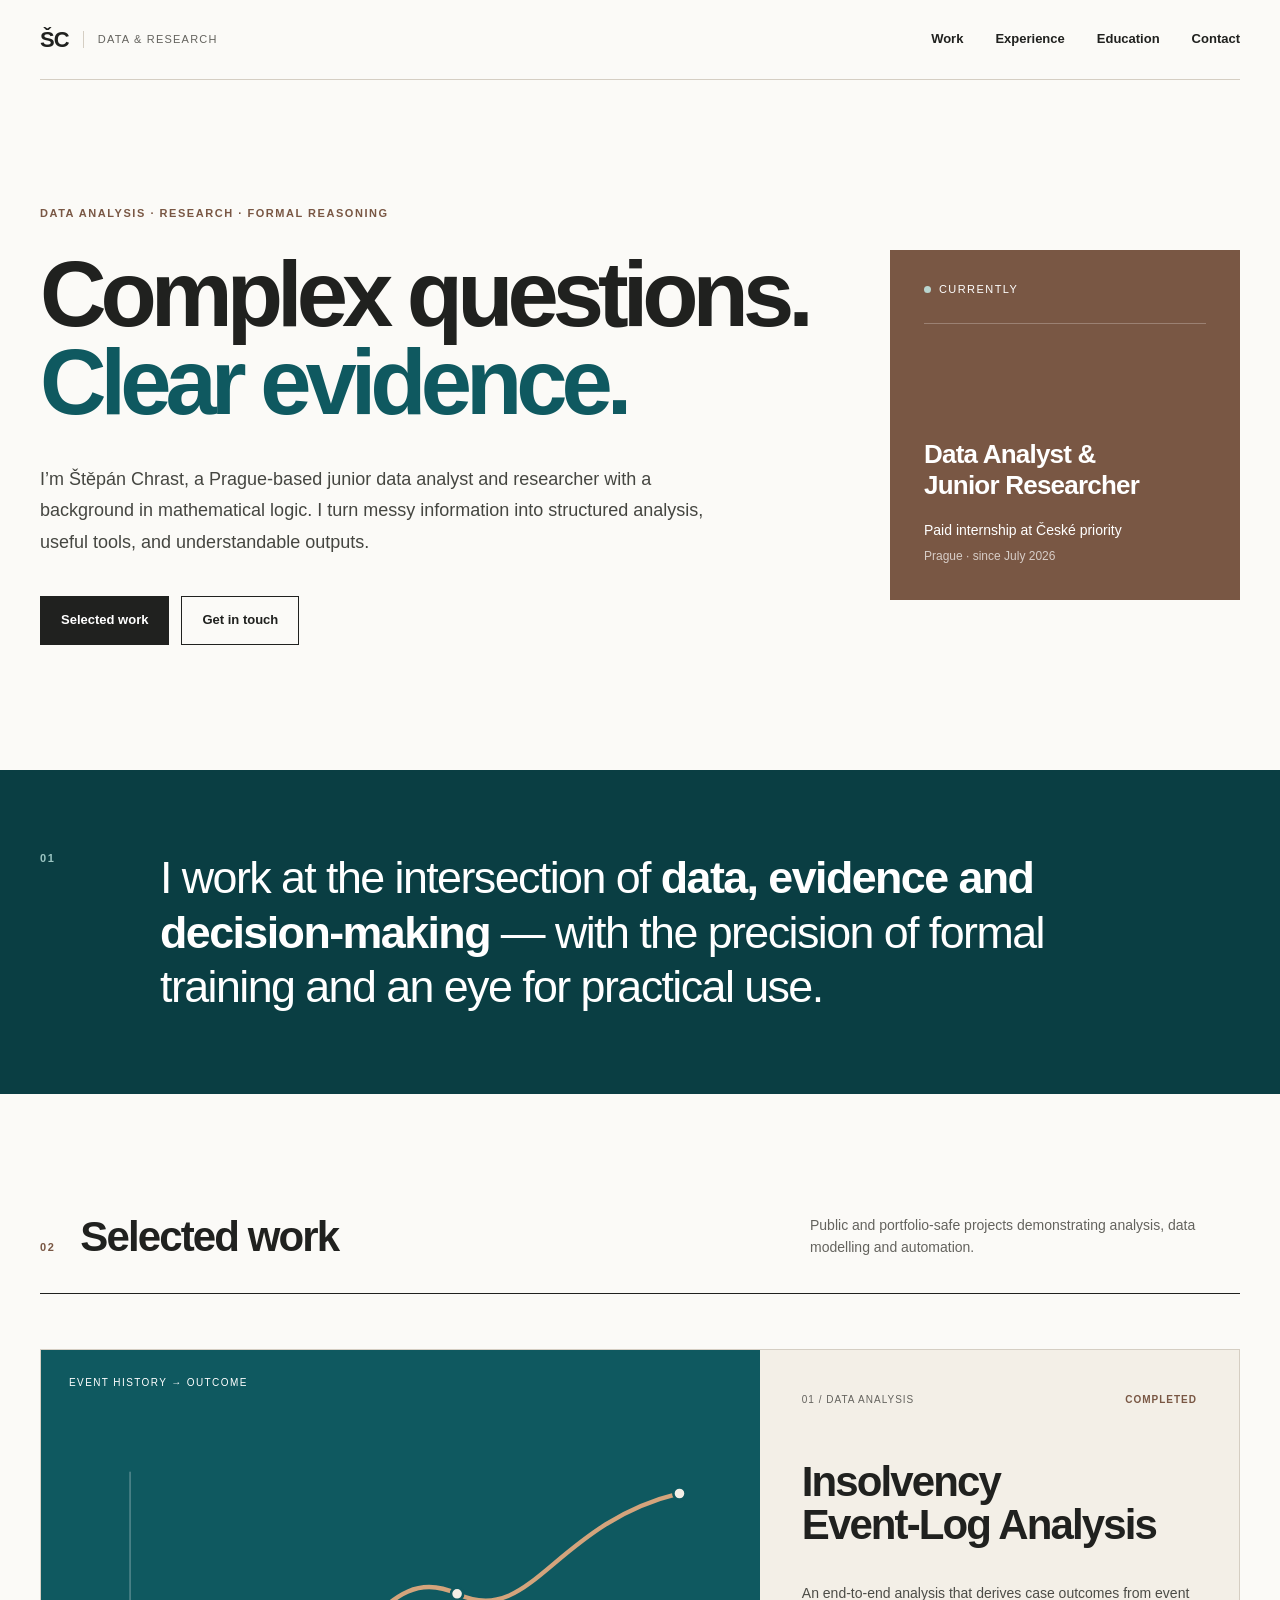
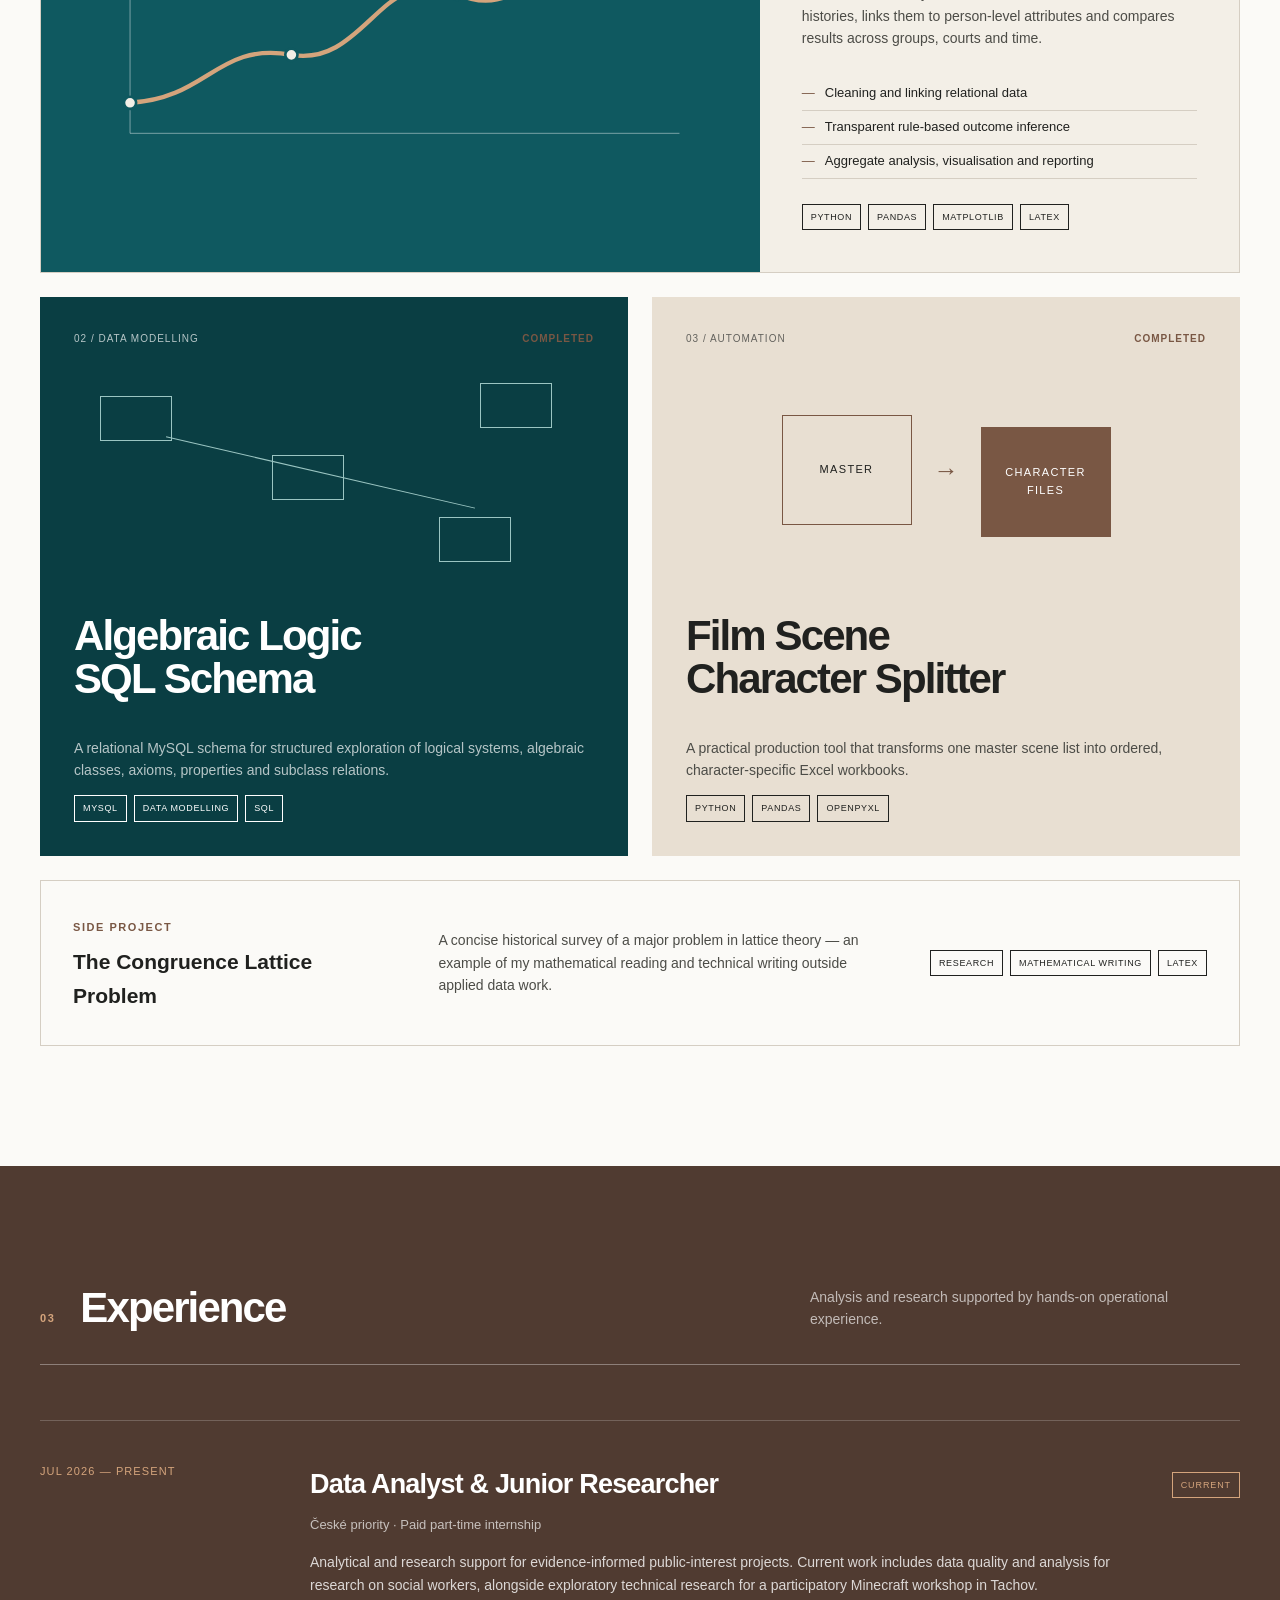
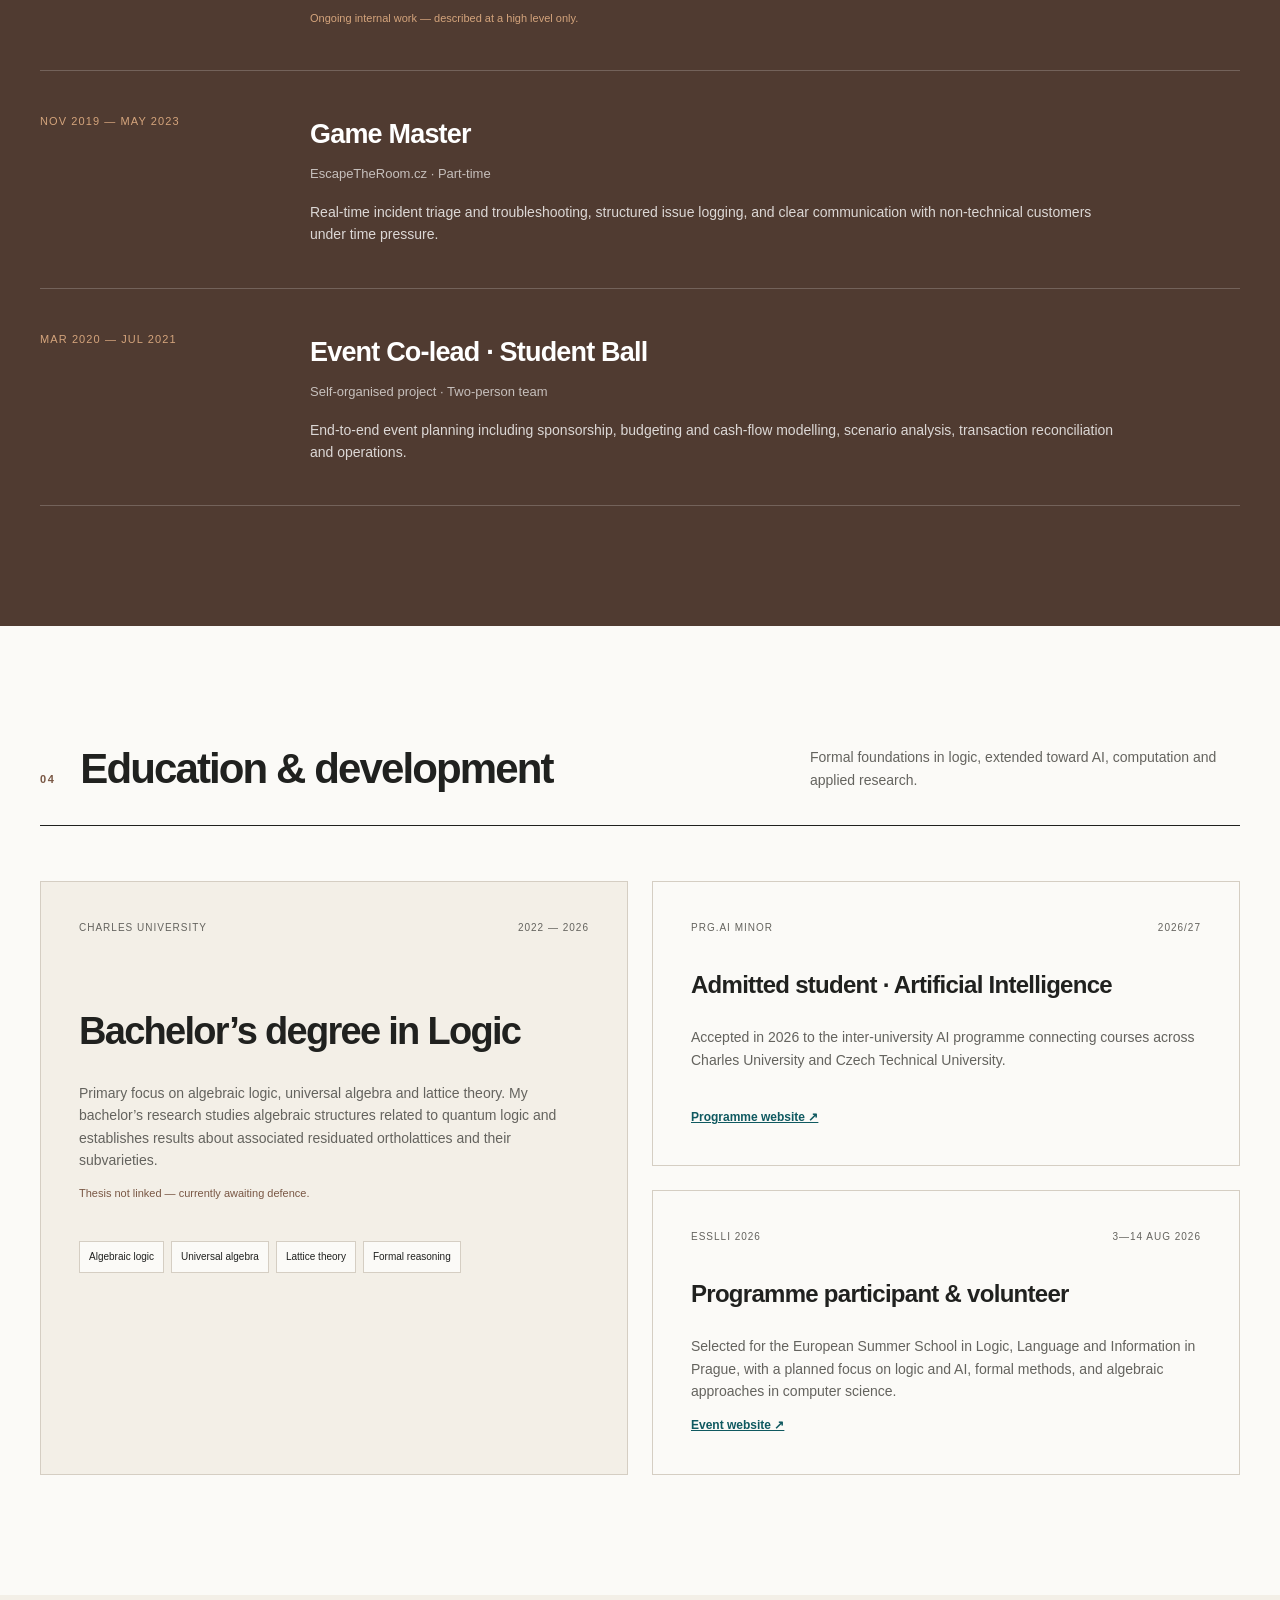
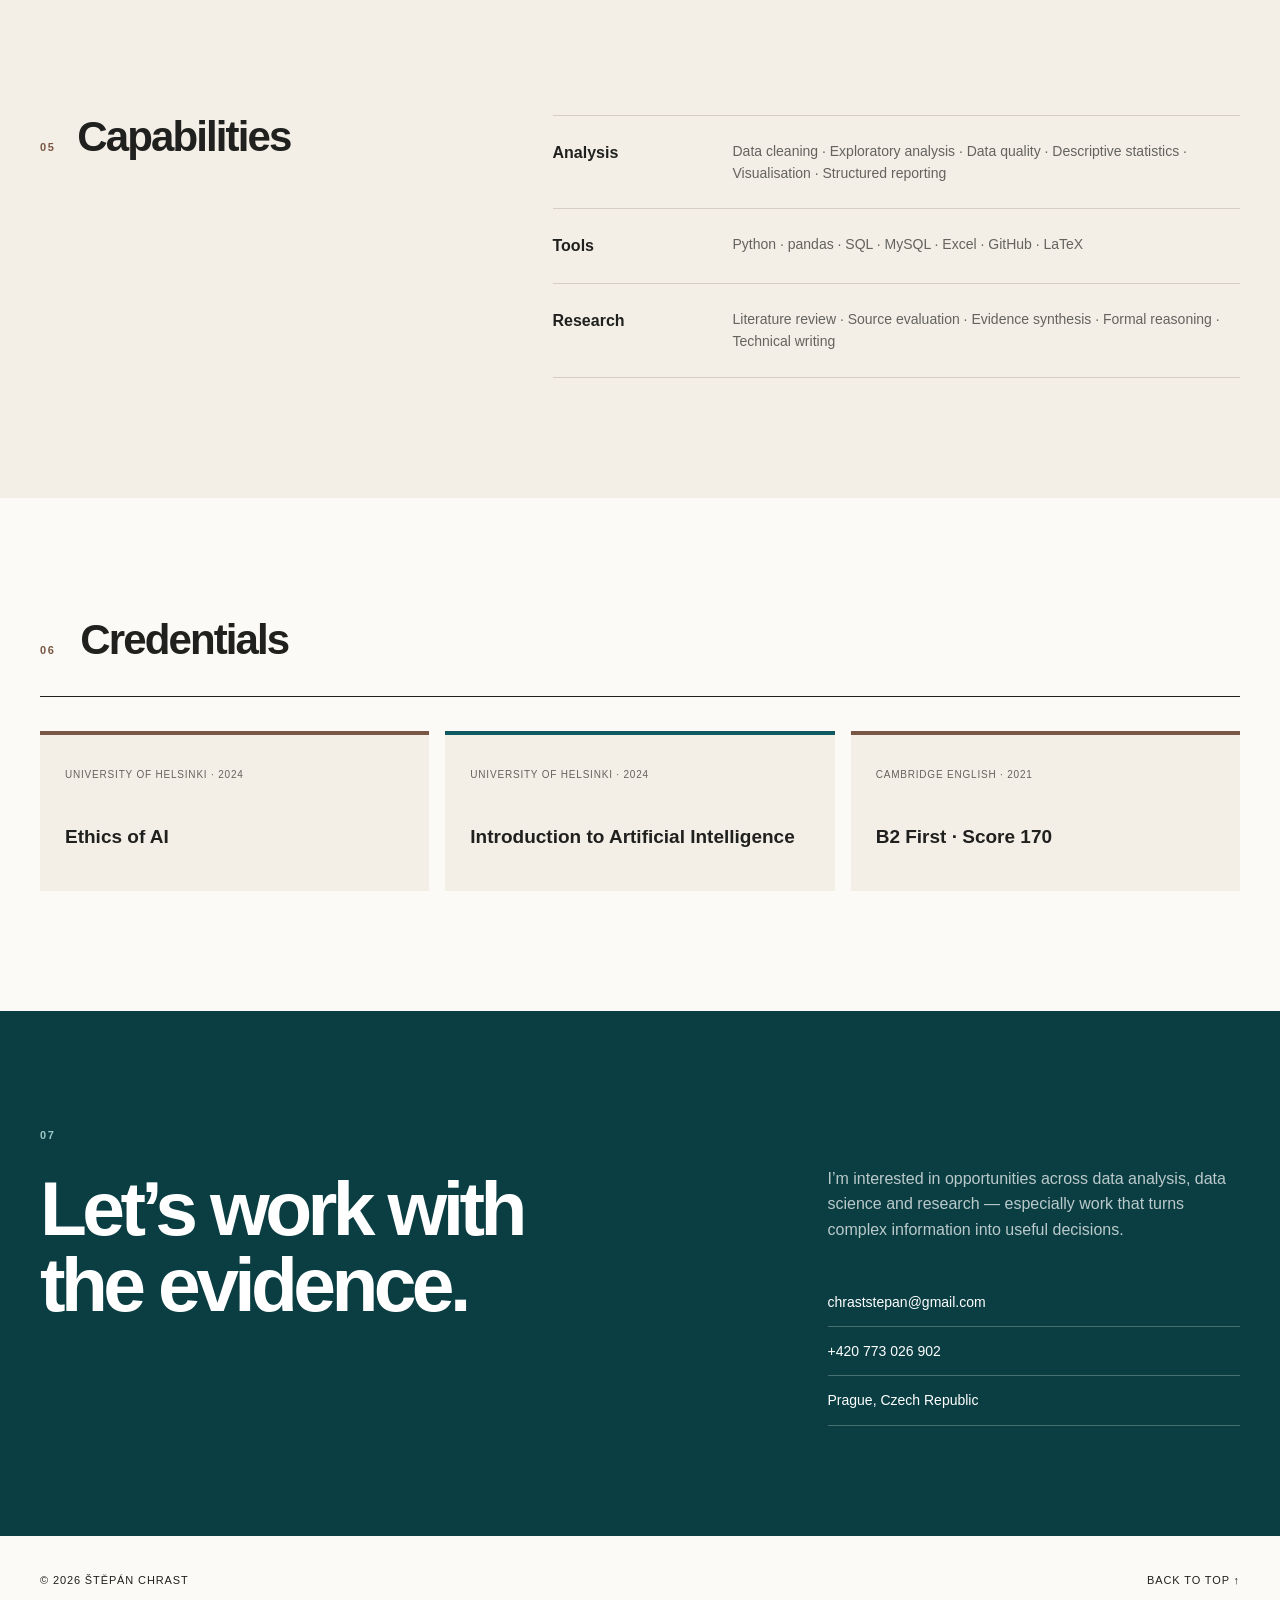
==== index.html @ fc818c81 "Add files via upload" ====
<!doctype html>
<html lang="en">
<head>
  <meta charset="utf-8">
  <meta name="viewport" content="width=device-width, initial-scale=1">
  <meta name="description" content="Štěpán Chrast — data analysis, research and mathematical logic.">
  <title>Štěpán Chrast — Data Analyst & Researcher</title>
  <link rel="stylesheet" href="styles.css">
</head>
<body>
  <header class="site-header">
    <a class="brand" href="#top" aria-label="Home"><span>ŠC</span><small>Data & Research</small></a>
    <button class="menu-button" type="button" aria-expanded="false" aria-controls="main-nav">Menu</button>
    <nav id="main-nav" aria-label="Primary navigation">
      <a href="#work">Work</a>
      <a href="#experience">Experience</a>
      <a href="#education">Education</a>
      <a href="#contact">Contact</a>
    </nav>
  </header>

  <main id="top">
    <section class="hero wrap">
      <div class="hero-copy">
        <p class="kicker">Data analysis · Research · Formal reasoning</p>
        <h1>Complex questions.<br><span>Clear evidence.</span></h1>
        <p class="intro">I’m Štěpán Chrast, a Prague-based junior data analyst and researcher with a background in mathematical logic. I turn messy information into structured analysis, useful tools, and understandable outputs.</p>
        <div class="hero-actions">
          <a class="button primary" href="#work">Selected work</a>
          <a class="button secondary" href="mailto:chraststepan@gmail.com">Get in touch</a>
        </div>
      </div>
      <aside class="status-card" aria-label="Current status">
        <div class="status-top"><span class="pulse"></span>Currently</div>
        <strong>Data Analyst &<br>Junior Researcher</strong>
        <p>Paid internship at České priority</p>
        <span>Prague · since July 2026</span>
      </aside>
    </section>

    <section class="statement">
      <div class="wrap statement-grid">
        <span class="section-index">01</span>
        <p>I work at the intersection of <strong>data, evidence and decision-making</strong> — with the precision of formal training and an eye for practical use.</p>
      </div>
    </section>

    <section class="section wrap" id="work">
      <div class="section-head">
        <div><span class="section-index">02</span><h2>Selected work</h2></div>
        <p>Public and portfolio-safe projects demonstrating analysis, data modelling and automation.</p>
      </div>

      <div class="featured-project">
        <div class="featured-visual chart-visual" aria-hidden="true">
          <div class="chart-label">event history → outcome</div>
          <svg viewBox="0 0 760 420" role="img">
            <line x1="70" y1="350" x2="700" y2="350"/><line x1="70" y1="50" x2="70" y2="350"/>
            <path d="M70 315 C160 310 170 245 255 260 S360 150 445 190 S555 110 700 75"/>
            <circle cx="70" cy="315" r="7"/><circle cx="255" cy="260" r="7"/><circle cx="445" cy="190" r="7"/><circle cx="700" cy="75" r="7"/>
          </svg>
        </div>
        <article class="featured-copy">
          <div class="project-meta"><span>01 / Data analysis</span><span>Completed</span></div>
          <h3>Insolvency<br>Event-Log Analysis</h3>
          <p>An end-to-end analysis that derives case outcomes from event histories, links them to person-level attributes and compares results across groups, courts and time.</p>
          <ul class="project-points">
            <li>Cleaning and linking relational data</li>
            <li>Transparent rule-based outcome inference</li>
            <li>Aggregate analysis, visualisation and reporting</li>
          </ul>
          <div class="tags"><span>Python</span><span>pandas</span><span>Matplotlib</span><span>LaTeX</span></div>
        </article>
      </div>

      <div class="project-grid">
        <article class="project-card teal-card">
          <div class="project-meta"><span>02 / Data modelling</span><span>Completed</span></div>
          <div class="schema-art" aria-hidden="true"><i></i><i></i><i></i><i></i><b></b></div>
          <h3>Algebraic Logic<br>SQL Schema</h3>
          <p>A relational MySQL schema for structured exploration of logical systems, algebraic classes, axioms, properties and subclass relations.</p>
          <div class="tags"><span>MySQL</span><span>Data modelling</span><span>SQL</span></div>
        </article>

        <article class="project-card cream-card">
          <div class="project-meta"><span>03 / Automation</span><span>Completed</span></div>
          <div class="sheet-art" aria-hidden="true"><div>MASTER</div><span>→</span><div>CHARACTER<br>FILES</div></div>
          <h3>Film Scene<br>Character Splitter</h3>
          <p>A practical production tool that transforms one master scene list into ordered, character-specific Excel workbooks.</p>
          <div class="tags"><span>Python</span><span>pandas</span><span>openpyxl</span></div>
        </article>
      </div>

      <aside class="side-project">
        <div><span class="section-index">Side project</span><h3>The Congruence Lattice Problem</h3></div>
        <p>A concise historical survey of a major problem in lattice theory — an example of my mathematical reading and technical writing outside applied data work.</p>
        <div class="tags"><span>Research</span><span>Mathematical writing</span><span>LaTeX</span></div>
      </aside>
    </section>

    <section class="section experience-section" id="experience">
      <div class="wrap">
        <div class="section-head light">
          <div><span class="section-index">03</span><h2>Experience</h2></div>
          <p>Analysis and research supported by hands-on operational experience.</p>
        </div>

        <div class="experience-list">
          <article class="experience-item current-item">
            <div class="experience-date">Jul 2026 — Present</div>
            <div class="experience-main">
              <div class="role-line"><h3>Data Analyst & Junior Researcher</h3><span>Current</span></div>
              <h4>České priority · Paid part-time internship</h4>
              <p>Analytical and research support for evidence-informed public-interest projects. Current work includes data quality and analysis for research on social workers, alongside exploratory technical research for a participatory Minecraft workshop in Tachov.</p>
              <p class="discretion">Ongoing internal work — described at a high level only.</p>
            </div>
          </article>

          <article class="experience-item">
            <div class="experience-date">Nov 2019 — May 2023</div>
            <div class="experience-main">
              <h3>Game Master</h3>
              <h4>EscapeTheRoom.cz · Part-time</h4>
              <p>Real-time incident triage and troubleshooting, structured issue logging, and clear communication with non-technical customers under time pressure.</p>
            </div>
          </article>

          <article class="experience-item">
            <div class="experience-date">Mar 2020 — Jul 2021</div>
            <div class="experience-main">
              <h3>Event Co-lead · Student Ball</h3>
              <h4>Self-organised project · Two-person team</h4>
              <p>End-to-end event planning including sponsorship, budgeting and cash-flow modelling, scenario analysis, transaction reconciliation and operations.</p>
            </div>
          </article>
        </div>
      </div>
    </section>

    <section class="section wrap" id="education">
      <div class="section-head">
        <div><span class="section-index">04</span><h2>Education & development</h2></div>
        <p>Formal foundations in logic, extended toward AI, computation and applied research.</p>
      </div>

      <div class="education-grid">
        <article class="education-primary">
          <div class="edu-top"><span>Charles University</span><span>2022 — 2026</span></div>
          <h3>Bachelor’s degree in Logic</h3>
          <p>Primary focus on algebraic logic, universal algebra and lattice theory. My bachelor’s research studies algebraic structures related to quantum logic and establishes results about associated residuated ortholattices and their subvarieties.</p>
          <p class="private-note">Thesis not linked — currently awaiting defence.</p>
          <div class="focus-list"><span>Algebraic logic</span><span>Universal algebra</span><span>Lattice theory</span><span>Formal reasoning</span></div>
        </article>

        <div class="education-secondary">
          <article>
            <div class="edu-top"><span>prg.ai Minor</span><span>2026/27</span></div>
            <h3>Admitted student · Artificial Intelligence</h3>
            <p>Accepted in 2026 to the inter-university AI programme connecting courses across Charles University and Czech Technical University.</p>
            <a href="https://prg.ai/minor/" target="_blank" rel="noreferrer">Programme website ↗</a>
          </article>
          <article>
            <div class="edu-top"><span>ESSLLI 2026</span><span>3—14 Aug 2026</span></div>
            <h3>Programme participant & volunteer</h3>
            <p>Selected for the European Summer School in Logic, Language and Information in Prague, with a planned focus on logic and AI, formal methods, and algebraic approaches in computer science.</p>
            <a href="https://2026.esslli.eu/" target="_blank" rel="noreferrer">Event website ↗</a>
          </article>
        </div>
      </div>
    </section>

    <section class="section skills-section">
      <div class="wrap skills-grid">
        <div><span class="section-index">05</span><h2>Capabilities</h2></div>
        <div class="skills-list">
          <div><h3>Analysis</h3><p>Data cleaning · Exploratory analysis · Data quality · Descriptive statistics · Visualisation · Structured reporting</p></div>
          <div><h3>Tools</h3><p>Python · pandas · SQL · MySQL · Excel · GitHub · LaTeX</p></div>
          <div><h3>Research</h3><p>Literature review · Source evaluation · Evidence synthesis · Formal reasoning · Technical writing</p></div>
        </div>
      </div>
    </section>

    <section class="section wrap credentials-section">
      <div class="section-head compact"><div><span class="section-index">06</span><h2>Credentials</h2></div></div>
      <div class="credentials-grid">
        <article><span>University of Helsinki · 2024</span><h3>Ethics of AI</h3></article>
        <article><span>University of Helsinki · 2024</span><h3>Introduction to Artificial Intelligence</h3></article>
        <article><span>Cambridge English · 2021</span><h3>B2 First · Score 170</h3></article>
      </div>
    </section>

    <section class="contact-section" id="contact">
      <div class="wrap contact-grid">
        <div><span class="section-index">07</span><h2>Let’s work with<br>the evidence.</h2></div>
        <div class="contact-details">
          <p>I’m interested in opportunities across data analysis, data science and research — especially work that turns complex information into useful decisions.</p>
          <a href="mailto:chraststepan@gmail.com">chraststepan@gmail.com</a>
          <a href="tel:+420773026902">+420 773 026 902</a>
          <span>Prague, Czech Republic</span>
        </div>
      </div>
    </section>
  </main>

  <footer class="wrap"><span>© <span id="year"></span> Štěpán Chrast</span><a href="#top">Back to top ↑</a></footer>
  <script src="script.js"></script>
</body>
</html>
---- styles.css ----
:root{--cream:#f3efe7;--paper:#fbfaf7;--charcoal:#20211f;--muted:#64635e;--brown:#795744;--brown-dark:#503b31;--teal:#0f5960;--teal-dark:#0a3e43;--line:#d5cec3;--max:1240px;--sans:Inter,ui-sans-serif,-apple-system,BlinkMacSystemFont,"Segoe UI",Arial,sans-serif}
*{box-sizing:border-box}html{scroll-behavior:smooth}body{margin:0;background:var(--paper);color:var(--charcoal);font-family:var(--sans);font-size:16px;line-height:1.6}.wrap{width:min(var(--max),calc(100% - 80px));margin-inline:auto}.site-header{height:80px;width:min(var(--max),calc(100% - 80px));margin:auto;display:flex;align-items:center;justify-content:space-between;border-bottom:1px solid var(--line);position:relative;z-index:10}.brand{display:flex;align-items:center;gap:14px;color:inherit;text-decoration:none}.brand>span{font-weight:750;font-size:22px;letter-spacing:-.04em}.brand small{color:var(--muted);font-size:11px;letter-spacing:.11em;text-transform:uppercase;border-left:1px solid var(--line);padding-left:14px}.site-header nav{display:flex;gap:32px}.site-header nav a,.site-header nav a:visited{color:inherit;text-decoration:none;font-size:13px;font-weight:600}.site-header nav a:hover{color:var(--teal)}.menu-button{display:none;background:transparent;border:1px solid var(--line);padding:8px 12px;font:600 12px var(--sans);color:inherit}.hero{min-height:690px;display:grid;grid-template-columns:minmax(0,1fr) 350px;gap:80px;align-items:center;padding-block:90px}.kicker,.section-index{font-size:11px;text-transform:uppercase;letter-spacing:.14em;font-weight:700;color:var(--brown)}.kicker{margin:0 0 28px}.hero h1{font-size:clamp(58px,7.2vw,104px);line-height:.96;letter-spacing:-.065em;margin:0;max-width:920px;font-weight:650}.hero h1 span{color:var(--teal)}.intro{font-size:18px;line-height:1.75;color:#454641;max-width:710px;margin:36px 0 0}.hero-actions{display:flex;gap:12px;margin-top:38px}.button{display:inline-flex;align-items:center;justify-content:center;padding:13px 20px;border:1px solid var(--charcoal);color:inherit;text-decoration:none;font-size:13px;font-weight:650;transition:.18s ease}.button.primary{background:var(--charcoal);color:white}.button.primary:hover{background:var(--teal);border-color:var(--teal)}.button.secondary:hover{background:var(--cream)}.status-card{background:var(--brown);color:white;padding:34px;min-height:350px;display:flex;flex-direction:column;justify-content:flex-end;position:relative}.status-card:before{content:"";position:absolute;left:34px;right:34px;top:73px;height:1px;background:rgba(255,255,255,.25)}.status-top{position:absolute;top:31px;left:34px;font-size:11px;text-transform:uppercase;letter-spacing:.13em}.pulse{display:inline-block;width:7px;height:7px;border-radius:50%;background:#b9d5cf;margin-right:8px}.status-card strong{font-size:26px;line-height:1.2;letter-spacing:-.03em}.status-card p{margin:18px 0 5px;font-size:14px}.status-card>span{font-size:12px;color:rgba(255,255,255,.7)}.statement{background:var(--teal-dark);color:white;padding:80px 0}.statement-grid{display:grid;grid-template-columns:120px 1fr;align-items:start}.statement .section-index{color:#9bc5c2}.statement p{font-size:clamp(28px,3.5vw,52px);line-height:1.22;letter-spacing:-.035em;max-width:980px;margin:0;font-weight:350}.statement strong{font-weight:650}.section{padding-block:120px}.section-head{display:grid;grid-template-columns:1fr 430px;gap:60px;align-items:end;padding-bottom:34px;border-bottom:1px solid var(--charcoal);margin-bottom:55px}.section-head>div{display:flex;gap:25px;align-items:baseline}.section-head h2,.skills-grid h2{font-size:42px;line-height:1.05;letter-spacing:-.045em;margin:0;font-weight:620}.section-head>p{margin:0;color:var(--muted);font-size:14px}.featured-project{display:grid;grid-template-columns:1.2fr .8fr;gap:0;margin-bottom:24px;border:1px solid var(--line)}.featured-visual{min-height:510px;background:var(--teal);color:white;padding:28px;position:relative}.chart-visual svg{width:100%;height:100%}.chart-visual line{stroke:rgba(255,255,255,.5);stroke-width:1}.chart-visual path{stroke:#d4a47c;stroke-width:5;fill:none}.chart-visual circle{fill:var(--cream);stroke:var(--teal);stroke-width:3}.chart-label{position:absolute;top:25px;left:28px;text-transform:uppercase;letter-spacing:.14em;font-size:10px}.featured-copy{padding:42px;background:var(--cream);display:flex;flex-direction:column}.project-meta,.edu-top{display:flex;justify-content:space-between;gap:20px;color:var(--muted);font-size:10px;text-transform:uppercase;letter-spacing:.1em}.project-meta span:last-child{color:var(--brown);font-weight:700}.featured-copy h3,.project-card h3{font-size:42px;line-height:1.03;letter-spacing:-.045em;margin:52px 0 22px}.featured-copy>p,.project-card>p,.side-project>p{font-size:14px;color:#4c4c47}.project-points{padding:0;margin:14px 0 25px;list-style:none}.project-points li{font-size:13px;padding:6px 0;border-bottom:1px solid var(--line)}.project-points li:before{content:"—";color:var(--brown);margin-right:10px}.tags{display:flex;gap:7px;flex-wrap:wrap;margin-top:auto}.tags span{border:1px solid currentColor;padding:5px 8px;font-size:9px;text-transform:uppercase;letter-spacing:.07em}.project-grid{display:grid;grid-template-columns:1fr 1fr;gap:24px}.project-card{min-height:540px;padding:34px;display:flex;flex-direction:column}.teal-card{background:var(--teal-dark);color:white}.teal-card .project-meta,.teal-card p{color:rgba(255,255,255,.7)}.cream-card{background:#e8dfd2}.schema-art{height:185px;position:relative;margin-top:30px}.schema-art i{position:absolute;width:72px;height:45px;border:1px solid #9bc5c2}.schema-art i:nth-child(1){left:5%;top:10%}.schema-art i:nth-child(2){right:8%;top:3%}.schema-art i:nth-child(3){left:38%;top:42%}.schema-art i:nth-child(4){right:16%;bottom:0}.schema-art b{position:absolute;left:17%;right:22%;top:51%;height:1px;background:#9bc5c2;transform:rotate(13deg)}.sheet-art{height:185px;display:flex;align-items:center;justify-content:center;gap:22px;margin-top:30px}.sheet-art div{width:130px;height:110px;border:1px solid var(--brown);display:grid;place-items:center;text-align:center;font-size:11px;letter-spacing:.12em}.sheet-art div:last-child{background:var(--brown);color:white;transform:translateY(12px)}.sheet-art>span{color:var(--brown);font-size:25px}.side-project{margin-top:24px;border:1px solid var(--line);display:grid;grid-template-columns:1fr 1.4fr auto;gap:50px;align-items:center;padding:32px}.side-project h3{font-size:21px;margin:7px 0 0}.side-project p{margin:0}.side-project .tags{margin:0}.experience-section{background:var(--brown-dark);color:white}.section-head.light{border-color:rgba(255,255,255,.35)}.section-head.light .section-index{color:#d4a47c}.section-head.light p{color:rgba(255,255,255,.65)}.experience-list{border-top:1px solid rgba(255,255,255,.2)}.experience-item{display:grid;grid-template-columns:220px 1fr;gap:50px;padding:42px 0;border-bottom:1px solid rgba(255,255,255,.2)}.experience-date{font-size:11px;text-transform:uppercase;letter-spacing:.1em;color:#d4a47c}.experience-main h3{font-size:27px;letter-spacing:-.03em;margin:0}.experience-main h4{font-size:13px;margin:8px 0 16px;color:rgba(255,255,255,.68);font-weight:500}.experience-main p{max-width:810px;font-size:14px;color:rgba(255,255,255,.8);margin:0}.role-line{display:flex;justify-content:space-between;align-items:center;gap:20px}.role-line span{font-size:9px;letter-spacing:.1em;text-transform:uppercase;border:1px solid #d4a47c;color:#d4a47c;padding:5px 8px}.experience-main .discretion{font-size:11px;color:#d4a47c;margin-top:14px}.education-grid{display:grid;grid-template-columns:1fr 1fr;gap:24px}.education-primary,.education-secondary article{border:1px solid var(--line);padding:38px}.education-primary{background:var(--cream);min-height:480px}.education-primary h3{font-size:38px;letter-spacing:-.045em;margin:65px 0 20px}.education-primary p,.education-secondary p{font-size:14px;color:var(--muted)}.private-note{font-size:11px!important;color:var(--brown)!important}.focus-list{display:flex;gap:7px;flex-wrap:wrap;margin-top:38px}.focus-list span{background:var(--paper);border:1px solid var(--line);padding:7px 9px;font-size:10px}.education-secondary{display:grid;grid-template-rows:1fr 1fr;gap:24px}.education-secondary article{display:flex;flex-direction:column}.education-secondary h3{font-size:24px;letter-spacing:-.03em;margin:30px 0 8px}.education-secondary a{color:var(--teal);font-size:12px;font-weight:650;margin-top:auto}.skills-section{background:var(--cream)}.skills-grid{display:grid;grid-template-columns:.75fr 1.25fr;gap:100px}.skills-grid>div:first-child{display:flex;gap:22px;align-items:baseline}.skills-list>div{display:grid;grid-template-columns:150px 1fr;gap:30px;padding:24px 0;border-bottom:1px solid var(--line)}.skills-list>div:first-child{border-top:1px solid var(--line)}.skills-list h3{font-size:16px;margin:0}.skills-list p{font-size:14px;color:var(--muted);margin:0}.section-head.compact{grid-template-columns:1fr;margin-bottom:34px}.credentials-grid{display:grid;grid-template-columns:repeat(3,1fr);gap:16px}.credentials-grid article{border-top:4px solid var(--brown);background:var(--cream);padding:25px;min-height:160px}.credentials-grid article:nth-child(2){border-color:var(--teal)}.credentials-grid span{font-size:10px;color:var(--muted);text-transform:uppercase;letter-spacing:.08em}.credentials-grid h3{font-size:19px;line-height:1.25;margin:40px 0 0}.contact-section{background:var(--teal-dark);color:white;padding:110px 0}.contact-grid{display:grid;grid-template-columns:1.25fr .75fr;gap:100px}.contact-grid .section-index{color:#9bc5c2}.contact-grid h2{font-size:clamp(52px,6vw,86px);letter-spacing:-.06em;line-height:.98;margin:25px 0 0;font-weight:620}.contact-details{padding-top:45px}.contact-details p{color:rgba(255,255,255,.72);max-width:520px;margin:0 0 35px}.contact-details a,.contact-details>span{display:block;color:white;text-decoration:none;padding:13px 0;border-bottom:1px solid rgba(255,255,255,.25);font-size:14px}.contact-details a:hover{color:#d4a47c}footer{height:90px;display:flex;justify-content:space-between;align-items:center;font-size:11px;text-transform:uppercase;letter-spacing:.08em}footer a{color:inherit;text-decoration:none}
@media(max-width:900px){.wrap,.site-header{width:min(100% - 36px,var(--max))}.site-header{height:70px}.brand small{display:none}.menu-button{display:block}.site-header nav{display:none;position:absolute;top:70px;left:-18px;right:-18px;background:var(--paper);padding:22px 18px;border-bottom:1px solid var(--line);flex-direction:column;gap:16px}.site-header nav.open{display:flex}.hero{grid-template-columns:1fr;padding-block:65px;gap:45px;min-height:auto}.hero h1{font-size:clamp(48px,13vw,78px)}.intro{font-size:16px}.status-card{min-height:260px}.statement{padding:60px 0}.statement-grid{grid-template-columns:1fr;gap:25px}.section{padding-block:80px}.section-head{grid-template-columns:1fr;gap:20px;margin-bottom:38px}.section-head h2,.skills-grid h2{font-size:34px}.featured-project{grid-template-columns:1fr}.featured-visual{min-height:350px}.featured-copy h3,.project-card h3{font-size:34px;margin-top:40px}.project-grid{grid-template-columns:1fr}.project-card{min-height:480px}.side-project{grid-template-columns:1fr;gap:18px}.experience-item{grid-template-columns:1fr;gap:14px}.education-grid{grid-template-columns:1fr}.education-primary h3{font-size:32px}.skills-grid{grid-template-columns:1fr;gap:45px}.credentials-grid{grid-template-columns:1fr}.contact-grid{grid-template-columns:1fr;gap:35px}.contact-details{padding-top:0}}
@media(max-width:560px){.hero-actions{flex-direction:column}.section-head>div,.skills-grid>div:first-child{align-items:flex-start;flex-direction:column;gap:8px}.featured-copy,.project-card,.education-primary,.education-secondary article{padding:26px}.featured-visual{min-height:270px}.experience-main h3{font-size:23px}.role-line{align-items:flex-start}.skills-list>div{grid-template-columns:1fr;gap:8px}.contact-section{padding:80px 0}.contact-grid h2{font-size:48px}}
@media(prefers-reduced-motion:reduce){html{scroll-behavior:auto}}
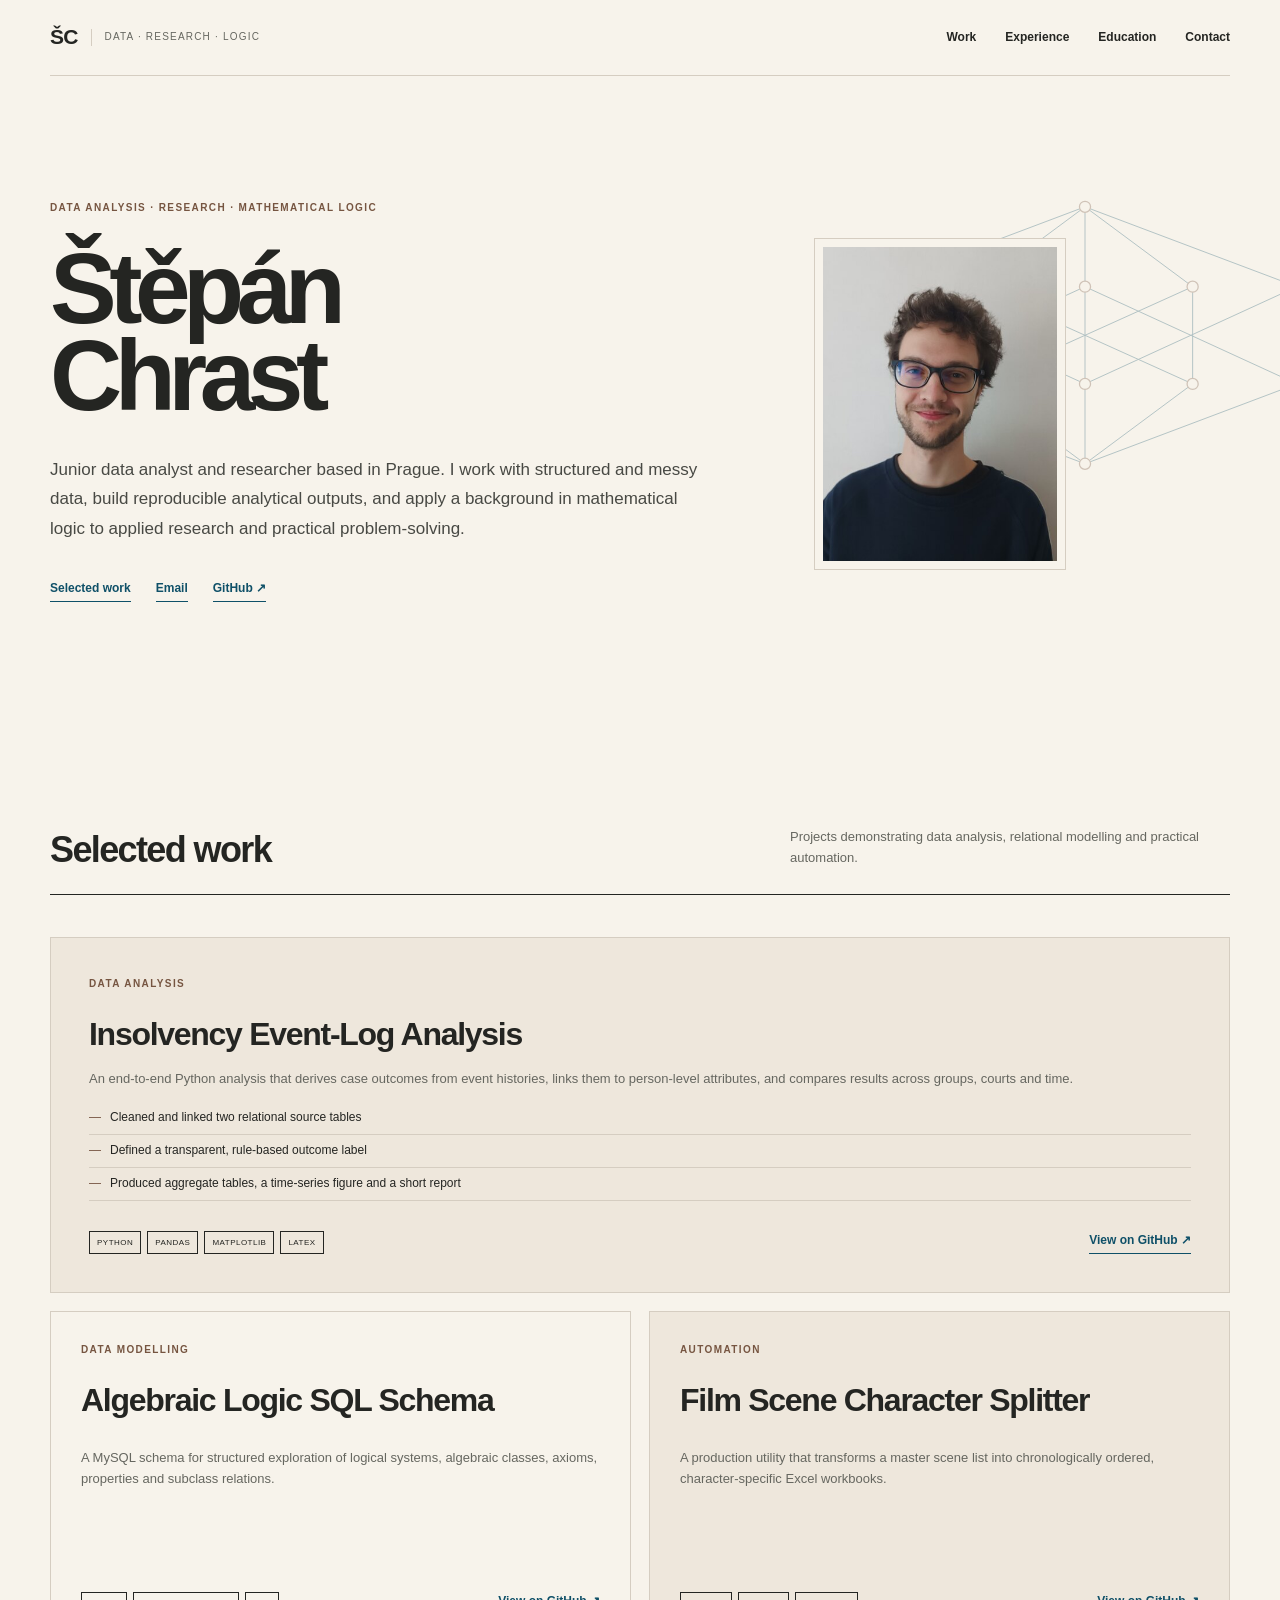
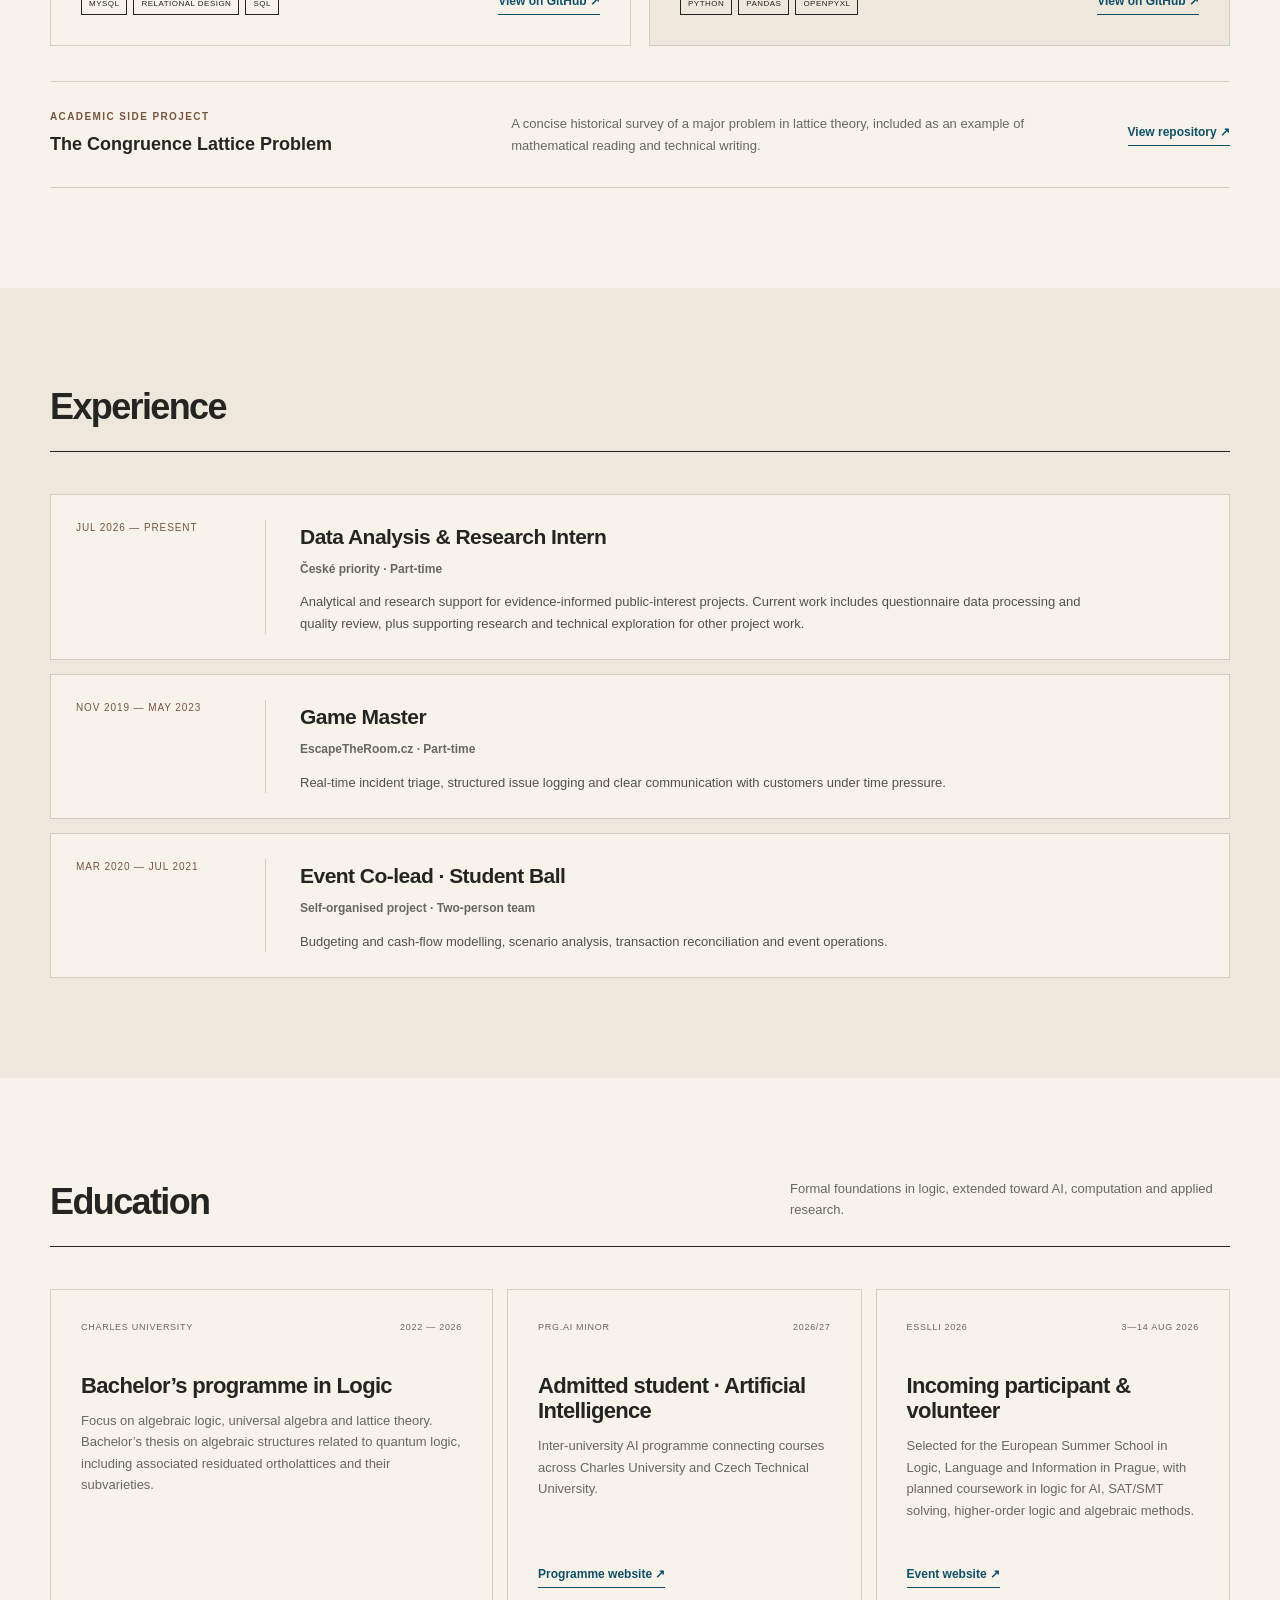
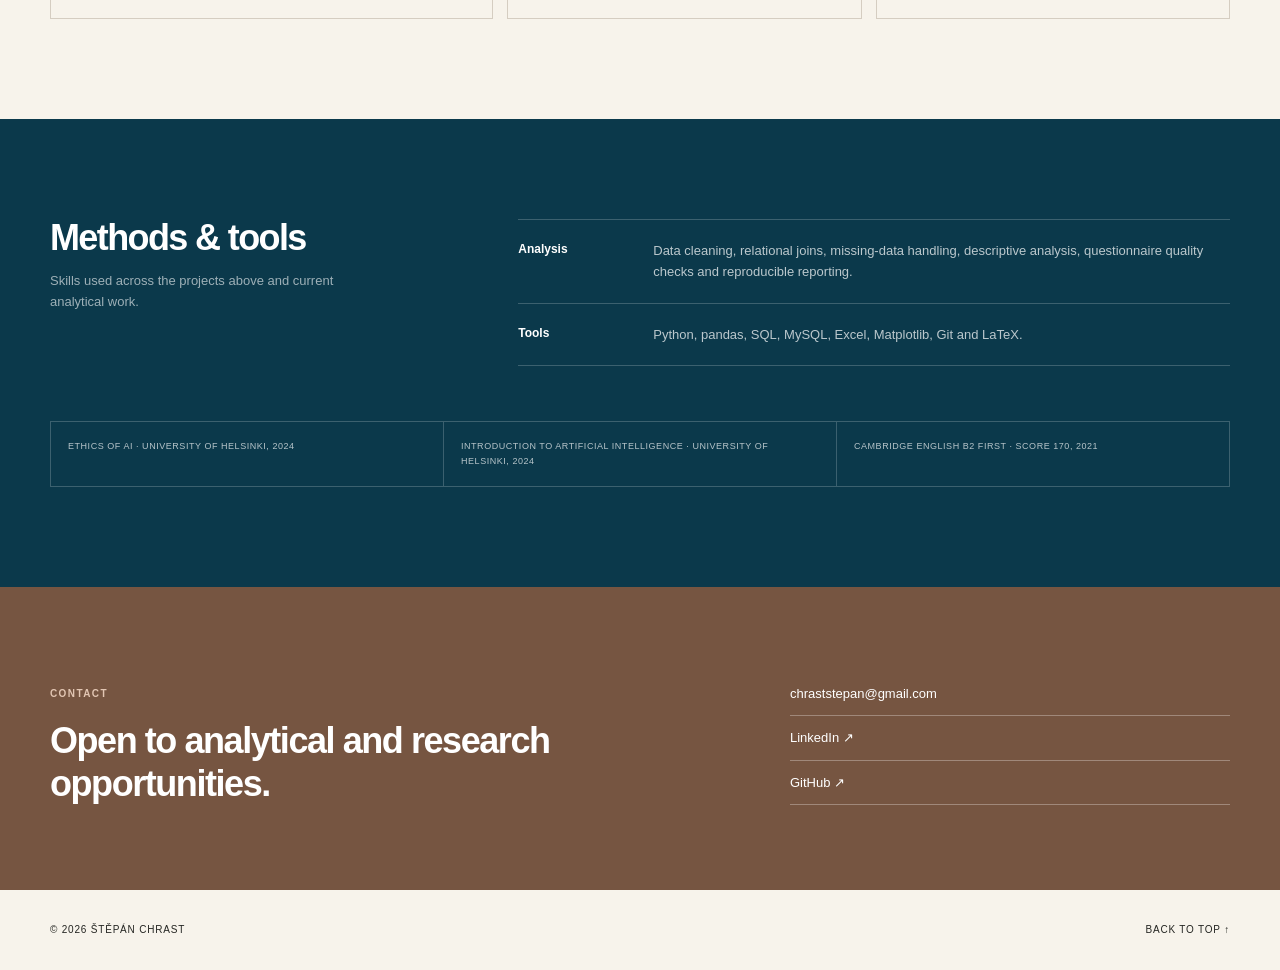
==== commit f72371aa: "Add files via upload" ====
--- a/index.html
+++ b/index.html
@@ -4,12 +4,16 @@
   <meta charset="utf-8">
   <meta name="viewport" content="width=device-width, initial-scale=1">
   <meta name="description" content="Štěpán Chrast — data analysis, research and mathematical logic.">
-  <title>Štěpán Chrast — Data Analyst & Researcher</title>
+  <meta property="og:title" content="Štěpán Chrast — Data Analysis & Research">
+  <meta property="og:description" content="Selected work in data analysis, research, automation and data modelling.">
+  <meta property="og:type" content="website">
+  <title>Štěpán Chrast — Data Analysis & Research</title>
+  <link rel="icon" href="favicon.svg" type="image/svg+xml">
   <link rel="stylesheet" href="styles.css">
 </head>
 <body>
-  <header class="site-header">
-    <a class="brand" href="#top" aria-label="Home"><span>ŠC</span><small>Data & Research</small></a>
+  <header class="site-header wrap">
+    <a class="brand" href="#top" aria-label="Home"><span>ŠC</span><small>Data · Research · Logic</small></a>
     <button class="menu-button" type="button" aria-expanded="false" aria-controls="main-nav">Menu</button>
     <nav id="main-nav" aria-label="Primary navigation">
       <a href="#work">Work</a>
@@ -22,181 +26,161 @@
   <main id="top">
     <section class="hero wrap">
       <div class="hero-copy">
-        <p class="kicker">Data analysis · Research · Formal reasoning</p>
-        <h1>Complex questions.<br><span>Clear evidence.</span></h1>
-        <p class="intro">I’m Štěpán Chrast, a Prague-based junior data analyst and researcher with a background in mathematical logic. I turn messy information into structured analysis, useful tools, and understandable outputs.</p>
-        <div class="hero-actions">
-          <a class="button primary" href="#work">Selected work</a>
-          <a class="button secondary" href="mailto:chraststepan@gmail.com">Get in touch</a>
+        <p class="eyebrow">Data Analysis · Research · Mathematical Logic</p>
+        <h1>Štěpán<br>Chrast</h1>
+        <p class="intro">Junior data analyst and researcher based in Prague. I work with structured and messy data, build reproducible analytical outputs, and apply a background in mathematical logic to applied research and practical problem-solving.</p>
+        <div class="inline-links" aria-label="Primary links">
+          <a href="#work">Selected work</a>
+          <a href="mailto:chraststepan@gmail.com">Email</a>
+          <a href="https://github.com/Chrasts" target="_blank" rel="noreferrer">GitHub ↗</a>
         </div>
       </div>
-      <aside class="status-card" aria-label="Current status">
-        <div class="status-top"><span class="pulse"></span>Currently</div>
-        <strong>Data Analyst &<br>Junior Researcher</strong>
-        <p>Paid internship at České priority</p>
-        <span>Prague · since July 2026</span>
-      </aside>
-    </section>
 
-    <section class="statement">
-      <div class="wrap statement-grid">
-        <span class="section-index">01</span>
-        <p>I work at the intersection of <strong>data, evidence and decision-making</strong> — with the precision of formal training and an eye for practical use.</p>
+      <div class="hero-visual">
+        <svg class="lattice" viewBox="0 0 720 430" aria-hidden="true">
+          <g class="lattice-edges">
+            <path d="M360 30 55 145M360 30 205 145M360 30 360 145M360 30 515 145M360 30 665 145"/>
+            <path d="M55 145 55 285M55 145 360 285M205 145 205 285M205 145 515 285M360 145 55 285M360 145 360 285M360 145 665 285M515 145 205 285M515 145 515 285M665 145 360 285M665 145 665 285"/>
+            <path d="M55 285 360 400M205 285 360 400M360 285 360 400M515 285 360 400M665 285 360 400"/>
+          </g>
+          <g class="lattice-nodes">
+            <circle cx="360" cy="30" r="8"/>
+            <circle cx="55" cy="145" r="8"/><circle cx="205" cy="145" r="8"/><circle cx="360" cy="145" r="8"/><circle cx="515" cy="145" r="8"/><circle cx="665" cy="145" r="8"/>
+            <circle cx="55" cy="285" r="8"/><circle cx="205" cy="285" r="8"/><circle cx="360" cy="285" r="8"/><circle cx="515" cy="285" r="8"/><circle cx="665" cy="285" r="8"/>
+            <circle cx="360" cy="400" r="8"/>
+          </g>
+        </svg>
+        <figure class="portrait">
+          <img src="assets/stepan-chrast.jpg" alt="Portrait of Štěpán Chrast" width="720" height="540">
+        </figure>
       </div>
     </section>
 
     <section class="section wrap" id="work">
-      <div class="section-head">
-        <div><span class="section-index">02</span><h2>Selected work</h2></div>
-        <p>Public and portfolio-safe projects demonstrating analysis, data modelling and automation.</p>
-      </div>
+      <header class="section-head">
+        <h2>Selected work</h2>
+        <p>Projects demonstrating data analysis, relational modelling and practical automation.</p>
+      </header>
 
-      <div class="featured-project">
-        <div class="featured-visual chart-visual" aria-hidden="true">
-          <div class="chart-label">event history → outcome</div>
-          <svg viewBox="0 0 760 420" role="img">
-            <line x1="70" y1="350" x2="700" y2="350"/><line x1="70" y1="50" x2="70" y2="350"/>
-            <path d="M70 315 C160 310 170 245 255 260 S360 150 445 190 S555 110 700 75"/>
-            <circle cx="70" cy="315" r="7"/><circle cx="255" cy="260" r="7"/><circle cx="445" cy="190" r="7"/><circle cx="700" cy="75" r="7"/>
-          </svg>
+      <article class="project-featured">
+        <div class="project-body">
+          <p class="project-type">Data analysis</p>
+          <h3>Insolvency Event-Log Analysis</h3>
+          <p>An end-to-end Python analysis that derives case outcomes from event histories, links them to person-level attributes, and compares results across groups, courts and time.</p>
+          <ul>
+            <li>Cleaned and linked two relational source tables</li>
+            <li>Defined a transparent, rule-based outcome label</li>
+            <li>Produced aggregate tables, a time-series figure and a short report</li>
+          </ul>
+          <div class="project-bottom">
+            <div class="tags"><span>Python</span><span>pandas</span><span>Matplotlib</span><span>LaTeX</span></div>
+            <a class="project-link" href="https://github.com/Chrasts?tab=repositories" target="_blank" rel="noreferrer">View on GitHub ↗</a>
+          </div>
         </div>
-        <article class="featured-copy">
-          <div class="project-meta"><span>01 / Data analysis</span><span>Completed</span></div>
-          <h3>Insolvency<br>Event-Log Analysis</h3>
-          <p>An end-to-end analysis that derives case outcomes from event histories, links them to person-level attributes and compares results across groups, courts and time.</p>
-          <ul class="project-points">
-            <li>Cleaning and linking relational data</li>
-            <li>Transparent rule-based outcome inference</li>
-            <li>Aggregate analysis, visualisation and reporting</li>
-          </ul>
-          <div class="tags"><span>Python</span><span>pandas</span><span>Matplotlib</span><span>LaTeX</span></div>
+      </article>
+
+      <div class="project-grid">
+        <article class="project-card">
+          <p class="project-type">Data modelling</p>
+          <h3>Algebraic Logic SQL Schema</h3>
+          <p>A MySQL schema for structured exploration of logical systems, algebraic classes, axioms, properties and subclass relations.</p>
+          <div class="project-card-bottom">
+            <div class="tags"><span>MySQL</span><span>Relational design</span><span>SQL</span></div>
+            <a class="project-link" href="https://github.com/Chrasts?tab=repositories" target="_blank" rel="noreferrer">View on GitHub ↗</a>
+          </div>
+        </article>
+
+        <article class="project-card accent-card">
+          <p class="project-type">Automation</p>
+          <h3>Film Scene Character Splitter</h3>
+          <p>A production utility that transforms a master scene list into chronologically ordered, character-specific Excel workbooks.</p>
+          <div class="project-card-bottom">
+            <div class="tags"><span>Python</span><span>pandas</span><span>openpyxl</span></div>
+            <a class="project-link" href="https://github.com/Chrasts?tab=repositories" target="_blank" rel="noreferrer">View on GitHub ↗</a>
+          </div>
         </article>
       </div>
 
-      <div class="project-grid">
-        <article class="project-card teal-card">
-          <div class="project-meta"><span>02 / Data modelling</span><span>Completed</span></div>
-          <div class="schema-art" aria-hidden="true"><i></i><i></i><i></i><i></i><b></b></div>
-          <h3>Algebraic Logic<br>SQL Schema</h3>
-          <p>A relational MySQL schema for structured exploration of logical systems, algebraic classes, axioms, properties and subclass relations.</p>
-          <div class="tags"><span>MySQL</span><span>Data modelling</span><span>SQL</span></div>
-        </article>
-
-        <article class="project-card cream-card">
-          <div class="project-meta"><span>03 / Automation</span><span>Completed</span></div>
-          <div class="sheet-art" aria-hidden="true"><div>MASTER</div><span>→</span><div>CHARACTER<br>FILES</div></div>
-          <h3>Film Scene<br>Character Splitter</h3>
-          <p>A practical production tool that transforms one master scene list into ordered, character-specific Excel workbooks.</p>
-          <div class="tags"><span>Python</span><span>pandas</span><span>openpyxl</span></div>
-        </article>
-      </div>
-
-      <aside class="side-project">
-        <div><span class="section-index">Side project</span><h3>The Congruence Lattice Problem</h3></div>
-        <p>A concise historical survey of a major problem in lattice theory — an example of my mathematical reading and technical writing outside applied data work.</p>
-        <div class="tags"><span>Research</span><span>Mathematical writing</span><span>LaTeX</span></div>
-      </aside>
+      <article class="side-project">
+        <div><p class="project-type">Academic side project</p><h3>The Congruence Lattice Problem</h3></div>
+        <p>A concise historical survey of a major problem in lattice theory, included as an example of mathematical reading and technical writing.</p>
+        <a class="project-link" href="https://github.com/Chrasts/The-Congruence-Lattice-Problem-A-Historical-Survey" target="_blank" rel="noreferrer">View repository ↗</a>
+      </article>
     </section>
 
-    <section class="section experience-section" id="experience">
+    <section class="section muted-section" id="experience">
       <div class="wrap">
-        <div class="section-head light">
-          <div><span class="section-index">03</span><h2>Experience</h2></div>
-          <p>Analysis and research supported by hands-on operational experience.</p>
-        </div>
-
-        <div class="experience-list">
-          <article class="experience-item current-item">
-            <div class="experience-date">Jul 2026 — Present</div>
-            <div class="experience-main">
-              <div class="role-line"><h3>Data Analyst & Junior Researcher</h3><span>Current</span></div>
-              <h4>České priority · Paid part-time internship</h4>
-              <p>Analytical and research support for evidence-informed public-interest projects. Current work includes data quality and analysis for research on social workers, alongside exploratory technical research for a participatory Minecraft workshop in Tachov.</p>
-              <p class="discretion">Ongoing internal work — described at a high level only.</p>
-            </div>
+        <header class="section-head">
+          <h2>Experience</h2>
+        </header>
+        <div class="timeline">
+          <article>
+            <time>Jul 2026 — Present</time>
+            <div><h3>Data Analysis & Research Intern</h3><h4>České priority · Part-time</h4><p>Analytical and research support for evidence-informed public-interest projects. Current work includes questionnaire data processing and quality review, plus supporting research and technical exploration for other project work.</p></div>
           </article>
-
-          <article class="experience-item">
-            <div class="experience-date">Nov 2019 — May 2023</div>
-            <div class="experience-main">
-              <h3>Game Master</h3>
-              <h4>EscapeTheRoom.cz · Part-time</h4>
-              <p>Real-time incident triage and troubleshooting, structured issue logging, and clear communication with non-technical customers under time pressure.</p>
-            </div>
+          <article>
+            <time>Nov 2019 — May 2023</time>
+            <div><h3>Game Master</h3><h4>EscapeTheRoom.cz · Part-time</h4><p>Real-time incident triage, structured issue logging and clear communication with customers under time pressure.</p></div>
           </article>
-
-          <article class="experience-item">
-            <div class="experience-date">Mar 2020 — Jul 2021</div>
-            <div class="experience-main">
-              <h3>Event Co-lead · Student Ball</h3>
-              <h4>Self-organised project · Two-person team</h4>
-              <p>End-to-end event planning including sponsorship, budgeting and cash-flow modelling, scenario analysis, transaction reconciliation and operations.</p>
-            </div>
+          <article>
+            <time>Mar 2020 — Jul 2021</time>
+            <div><h3>Event Co-lead · Student Ball</h3><h4>Self-organised project · Two-person team</h4><p>Budgeting and cash-flow modelling, scenario analysis, transaction reconciliation and event operations.</p></div>
           </article>
         </div>
       </div>
     </section>
 
     <section class="section wrap" id="education">
-      <div class="section-head">
-        <div><span class="section-index">04</span><h2>Education & development</h2></div>
+      <header class="section-head">
+        <h2>Education</h2>
         <p>Formal foundations in logic, extended toward AI, computation and applied research.</p>
-      </div>
-
-      <div class="education-grid">
-        <article class="education-primary">
-          <div class="edu-top"><span>Charles University</span><span>2022 — 2026</span></div>
-          <h3>Bachelor’s degree in Logic</h3>
-          <p>Primary focus on algebraic logic, universal algebra and lattice theory. My bachelor’s research studies algebraic structures related to quantum logic and establishes results about associated residuated ortholattices and their subvarieties.</p>
-          <p class="private-note">Thesis not linked — currently awaiting defence.</p>
-          <div class="focus-list"><span>Algebraic logic</span><span>Universal algebra</span><span>Lattice theory</span><span>Formal reasoning</span></div>
+      </header>
+      <div class="education-list">
+        <article class="education-main">
+          <div class="item-meta"><span>Charles University</span><span>2022 — 2026</span></div>
+          <h3>Bachelor’s programme in Logic</h3>
+          <p>Focus on algebraic logic, universal algebra and lattice theory. Bachelor’s thesis on algebraic structures related to quantum logic, including associated residuated ortholattices and their subvarieties.</p>
         </article>
-
-        <div class="education-secondary">
-          <article>
-            <div class="edu-top"><span>prg.ai Minor</span><span>2026/27</span></div>
-            <h3>Admitted student · Artificial Intelligence</h3>
-            <p>Accepted in 2026 to the inter-university AI programme connecting courses across Charles University and Czech Technical University.</p>
-            <a href="https://prg.ai/minor/" target="_blank" rel="noreferrer">Programme website ↗</a>
-          </article>
-          <article>
-            <div class="edu-top"><span>ESSLLI 2026</span><span>3—14 Aug 2026</span></div>
-            <h3>Programme participant & volunteer</h3>
-            <p>Selected for the European Summer School in Logic, Language and Information in Prague, with a planned focus on logic and AI, formal methods, and algebraic approaches in computer science.</p>
-            <a href="https://2026.esslli.eu/" target="_blank" rel="noreferrer">Event website ↗</a>
-          </article>
-        </div>
+        <article>
+          <div class="item-meta"><span>prg.ai Minor</span><span>2026/27</span></div>
+          <h3>Admitted student · Artificial Intelligence</h3>
+          <p>Inter-university AI programme connecting courses across Charles University and Czech Technical University.</p>
+          <a href="https://prg.ai/minor/" target="_blank" rel="noreferrer">Programme website ↗</a>
+        </article>
+        <article>
+          <div class="item-meta"><span>ESSLLI 2026</span><span>3—14 Aug 2026</span></div>
+          <h3>Incoming participant & volunteer</h3>
+          <p>Selected for the European Summer School in Logic, Language and Information in Prague, with planned coursework in logic for AI, SAT/SMT solving, higher-order logic and algebraic methods.</p>
+          <a href="https://2026.esslli.eu/" target="_blank" rel="noreferrer">Event website ↗</a>
+        </article>
       </div>
     </section>
 
-    <section class="section skills-section">
-      <div class="wrap skills-grid">
-        <div><span class="section-index">05</span><h2>Capabilities</h2></div>
-        <div class="skills-list">
-          <div><h3>Analysis</h3><p>Data cleaning · Exploratory analysis · Data quality · Descriptive statistics · Visualisation · Structured reporting</p></div>
-          <div><h3>Tools</h3><p>Python · pandas · SQL · MySQL · Excel · GitHub · LaTeX</p></div>
-          <div><h3>Research</h3><p>Literature review · Source evaluation · Evidence synthesis · Formal reasoning · Technical writing</p></div>
+    <section class="section methods-section">
+      <div class="wrap methods-grid">
+        <div>
+          <h2>Methods & tools</h2>
+          <p>Skills used across the projects above and current analytical work.</p>
         </div>
+        <dl>
+          <div><dt>Analysis</dt><dd>Data cleaning, relational joins, missing-data handling, descriptive analysis, questionnaire quality checks and reproducible reporting.</dd></div>
+          <div><dt>Tools</dt><dd>Python, pandas, SQL, MySQL, Excel, Matplotlib, Git and LaTeX.</dd></div>
+        </dl>
       </div>
-    </section>
-
-    <section class="section wrap credentials-section">
-      <div class="section-head compact"><div><span class="section-index">06</span><h2>Credentials</h2></div></div>
-      <div class="credentials-grid">
-        <article><span>University of Helsinki · 2024</span><h3>Ethics of AI</h3></article>
-        <article><span>University of Helsinki · 2024</span><h3>Introduction to Artificial Intelligence</h3></article>
-        <article><span>Cambridge English · 2021</span><h3>B2 First · Score 170</h3></article>
+      <div class="wrap credentials">
+        <span>Ethics of AI · University of Helsinki, 2024</span>
+        <span>Introduction to Artificial Intelligence · University of Helsinki, 2024</span>
+        <span>Cambridge English B2 First · Score 170, 2021</span>
       </div>
     </section>
 
     <section class="contact-section" id="contact">
       <div class="wrap contact-grid">
-        <div><span class="section-index">07</span><h2>Let’s work with<br>the evidence.</h2></div>
-        <div class="contact-details">
-          <p>I’m interested in opportunities across data analysis, data science and research — especially work that turns complex information into useful decisions.</p>
+        <div><p class="eyebrow">Contact</p><h2>Open to analytical and research opportunities.</h2></div>
+        <div class="contact-links">
           <a href="mailto:chraststepan@gmail.com">chraststepan@gmail.com</a>
-          <a href="tel:+420773026902">+420 773 026 902</a>
-          <span>Prague, Czech Republic</span>
+          <a href="https://www.linkedin.com/in/stepan-chrast" target="_blank" rel="noreferrer">LinkedIn ↗</a>
+          <a href="https://github.com/Chrasts" target="_blank" rel="noreferrer">GitHub ↗</a>
         </div>
       </div>
     </section>
--- a/styles.css
+++ b/styles.css
@@ -1,5 +1,127 @@
-:root{--cream:#f3efe7;--paper:#fbfaf7;--charcoal:#20211f;--muted:#64635e;--brown:#795744;--brown-dark:#503b31;--teal:#0f5960;--teal-dark:#0a3e43;--line:#d5cec3;--max:1240px;--sans:Inter,ui-sans-serif,-apple-system,BlinkMacSystemFont,"Segoe UI",Arial,sans-serif}
-*{box-sizing:border-box}html{scroll-behavior:smooth}body{margin:0;background:var(--paper);color:var(--charcoal);font-family:var(--sans);font-size:16px;line-height:1.6}.wrap{width:min(var(--max),calc(100% - 80px));margin-inline:auto}.site-header{height:80px;width:min(var(--max),calc(100% - 80px));margin:auto;display:flex;align-items:center;justify-content:space-between;border-bottom:1px solid var(--line);position:relative;z-index:10}.brand{display:flex;align-items:center;gap:14px;color:inherit;text-decoration:none}.brand>span{font-weight:750;font-size:22px;letter-spacing:-.04em}.brand small{color:var(--muted);font-size:11px;letter-spacing:.11em;text-transform:uppercase;border-left:1px solid var(--line);padding-left:14px}.site-header nav{display:flex;gap:32px}.site-header nav a,.site-header nav a:visited{color:inherit;text-decoration:none;font-size:13px;font-weight:600}.site-header nav a:hover{color:var(--teal)}.menu-button{display:none;background:transparent;border:1px solid var(--line);padding:8px 12px;font:600 12px var(--sans);color:inherit}.hero{min-height:690px;display:grid;grid-template-columns:minmax(0,1fr) 350px;gap:80px;align-items:center;padding-block:90px}.kicker,.section-index{font-size:11px;text-transform:uppercase;letter-spacing:.14em;font-weight:700;color:var(--brown)}.kicker{margin:0 0 28px}.hero h1{font-size:clamp(58px,7.2vw,104px);line-height:.96;letter-spacing:-.065em;margin:0;max-width:920px;font-weight:650}.hero h1 span{color:var(--teal)}.intro{font-size:18px;line-height:1.75;color:#454641;max-width:710px;margin:36px 0 0}.hero-actions{display:flex;gap:12px;margin-top:38px}.button{display:inline-flex;align-items:center;justify-content:center;padding:13px 20px;border:1px solid var(--charcoal);color:inherit;text-decoration:none;font-size:13px;font-weight:650;transition:.18s ease}.button.primary{background:var(--charcoal);color:white}.button.primary:hover{background:var(--teal);border-color:var(--teal)}.button.secondary:hover{background:var(--cream)}.status-card{background:var(--brown);color:white;padding:34px;min-height:350px;display:flex;flex-direction:column;justify-content:flex-end;position:relative}.status-card:before{content:"";position:absolute;left:34px;right:34px;top:73px;height:1px;background:rgba(255,255,255,.25)}.status-top{position:absolute;top:31px;left:34px;font-size:11px;text-transform:uppercase;letter-spacing:.13em}.pulse{display:inline-block;width:7px;height:7px;border-radius:50%;background:#b9d5cf;margin-right:8px}.status-card strong{font-size:26px;line-height:1.2;letter-spacing:-.03em}.status-card p{margin:18px 0 5px;font-size:14px}.status-card>span{font-size:12px;color:rgba(255,255,255,.7)}.statement{background:var(--teal-dark);color:white;padding:80px 0}.statement-grid{display:grid;grid-template-columns:120px 1fr;align-items:start}.statement .section-index{color:#9bc5c2}.statement p{font-size:clamp(28px,3.5vw,52px);line-height:1.22;letter-spacing:-.035em;max-width:980px;margin:0;font-weight:350}.statement strong{font-weight:650}.section{padding-block:120px}.section-head{display:grid;grid-template-columns:1fr 430px;gap:60px;align-items:end;padding-bottom:34px;border-bottom:1px solid var(--charcoal);margin-bottom:55px}.section-head>div{display:flex;gap:25px;align-items:baseline}.section-head h2,.skills-grid h2{font-size:42px;line-height:1.05;letter-spacing:-.045em;margin:0;font-weight:620}.section-head>p{margin:0;color:var(--muted);font-size:14px}.featured-project{display:grid;grid-template-columns:1.2fr .8fr;gap:0;margin-bottom:24px;border:1px solid var(--line)}.featured-visual{min-height:510px;background:var(--teal);color:white;padding:28px;position:relative}.chart-visual svg{width:100%;height:100%}.chart-visual line{stroke:rgba(255,255,255,.5);stroke-width:1}.chart-visual path{stroke:#d4a47c;stroke-width:5;fill:none}.chart-visual circle{fill:var(--cream);stroke:var(--teal);stroke-width:3}.chart-label{position:absolute;top:25px;left:28px;text-transform:uppercase;letter-spacing:.14em;font-size:10px}.featured-copy{padding:42px;background:var(--cream);display:flex;flex-direction:column}.project-meta,.edu-top{display:flex;justify-content:space-between;gap:20px;color:var(--muted);font-size:10px;text-transform:uppercase;letter-spacing:.1em}.project-meta span:last-child{color:var(--brown);font-weight:700}.featured-copy h3,.project-card h3{font-size:42px;line-height:1.03;letter-spacing:-.045em;margin:52px 0 22px}.featured-copy>p,.project-card>p,.side-project>p{font-size:14px;color:#4c4c47}.project-points{padding:0;margin:14px 0 25px;list-style:none}.project-points li{font-size:13px;padding:6px 0;border-bottom:1px solid var(--line)}.project-points li:before{content:"—";color:var(--brown);margin-right:10px}.tags{display:flex;gap:7px;flex-wrap:wrap;margin-top:auto}.tags span{border:1px solid currentColor;padding:5px 8px;font-size:9px;text-transform:uppercase;letter-spacing:.07em}.project-grid{display:grid;grid-template-columns:1fr 1fr;gap:24px}.project-card{min-height:540px;padding:34px;display:flex;flex-direction:column}.teal-card{background:var(--teal-dark);color:white}.teal-card .project-meta,.teal-card p{color:rgba(255,255,255,.7)}.cream-card{background:#e8dfd2}.schema-art{height:185px;position:relative;margin-top:30px}.schema-art i{position:absolute;width:72px;height:45px;border:1px solid #9bc5c2}.schema-art i:nth-child(1){left:5%;top:10%}.schema-art i:nth-child(2){right:8%;top:3%}.schema-art i:nth-child(3){left:38%;top:42%}.schema-art i:nth-child(4){right:16%;bottom:0}.schema-art b{position:absolute;left:17%;right:22%;top:51%;height:1px;background:#9bc5c2;transform:rotate(13deg)}.sheet-art{height:185px;display:flex;align-items:center;justify-content:center;gap:22px;margin-top:30px}.sheet-art div{width:130px;height:110px;border:1px solid var(--brown);display:grid;place-items:center;text-align:center;font-size:11px;letter-spacing:.12em}.sheet-art div:last-child{background:var(--brown);color:white;transform:translateY(12px)}.sheet-art>span{color:var(--brown);font-size:25px}.side-project{margin-top:24px;border:1px solid var(--line);display:grid;grid-template-columns:1fr 1.4fr auto;gap:50px;align-items:center;padding:32px}.side-project h3{font-size:21px;margin:7px 0 0}.side-project p{margin:0}.side-project .tags{margin:0}.experience-section{background:var(--brown-dark);color:white}.section-head.light{border-color:rgba(255,255,255,.35)}.section-head.light .section-index{color:#d4a47c}.section-head.light p{color:rgba(255,255,255,.65)}.experience-list{border-top:1px solid rgba(255,255,255,.2)}.experience-item{display:grid;grid-template-columns:220px 1fr;gap:50px;padding:42px 0;border-bottom:1px solid rgba(255,255,255,.2)}.experience-date{font-size:11px;text-transform:uppercase;letter-spacing:.1em;color:#d4a47c}.experience-main h3{font-size:27px;letter-spacing:-.03em;margin:0}.experience-main h4{font-size:13px;margin:8px 0 16px;color:rgba(255,255,255,.68);font-weight:500}.experience-main p{max-width:810px;font-size:14px;color:rgba(255,255,255,.8);margin:0}.role-line{display:flex;justify-content:space-between;align-items:center;gap:20px}.role-line span{font-size:9px;letter-spacing:.1em;text-transform:uppercase;border:1px solid #d4a47c;color:#d4a47c;padding:5px 8px}.experience-main .discretion{font-size:11px;color:#d4a47c;margin-top:14px}.education-grid{display:grid;grid-template-columns:1fr 1fr;gap:24px}.education-primary,.education-secondary article{border:1px solid var(--line);padding:38px}.education-primary{background:var(--cream);min-height:480px}.education-primary h3{font-size:38px;letter-spacing:-.045em;margin:65px 0 20px}.education-primary p,.education-secondary p{font-size:14px;color:var(--muted)}.private-note{font-size:11px!important;color:var(--brown)!important}.focus-list{display:flex;gap:7px;flex-wrap:wrap;margin-top:38px}.focus-list span{background:var(--paper);border:1px solid var(--line);padding:7px 9px;font-size:10px}.education-secondary{display:grid;grid-template-rows:1fr 1fr;gap:24px}.education-secondary article{display:flex;flex-direction:column}.education-secondary h3{font-size:24px;letter-spacing:-.03em;margin:30px 0 8px}.education-secondary a{color:var(--teal);font-size:12px;font-weight:650;margin-top:auto}.skills-section{background:var(--cream)}.skills-grid{display:grid;grid-template-columns:.75fr 1.25fr;gap:100px}.skills-grid>div:first-child{display:flex;gap:22px;align-items:baseline}.skills-list>div{display:grid;grid-template-columns:150px 1fr;gap:30px;padding:24px 0;border-bottom:1px solid var(--line)}.skills-list>div:first-child{border-top:1px solid var(--line)}.skills-list h3{font-size:16px;margin:0}.skills-list p{font-size:14px;color:var(--muted);margin:0}.section-head.compact{grid-template-columns:1fr;margin-bottom:34px}.credentials-grid{display:grid;grid-template-columns:repeat(3,1fr);gap:16px}.credentials-grid article{border-top:4px solid var(--brown);background:var(--cream);padding:25px;min-height:160px}.credentials-grid article:nth-child(2){border-color:var(--teal)}.credentials-grid span{font-size:10px;color:var(--muted);text-transform:uppercase;letter-spacing:.08em}.credentials-grid h3{font-size:19px;line-height:1.25;margin:40px 0 0}.contact-section{background:var(--teal-dark);color:white;padding:110px 0}.contact-grid{display:grid;grid-template-columns:1.25fr .75fr;gap:100px}.contact-grid .section-index{color:#9bc5c2}.contact-grid h2{font-size:clamp(52px,6vw,86px);letter-spacing:-.06em;line-height:.98;margin:25px 0 0;font-weight:620}.contact-details{padding-top:45px}.contact-details p{color:rgba(255,255,255,.72);max-width:520px;margin:0 0 35px}.contact-details a,.contact-details>span{display:block;color:white;text-decoration:none;padding:13px 0;border-bottom:1px solid rgba(255,255,255,.25);font-size:14px}.contact-details a:hover{color:#d4a47c}footer{height:90px;display:flex;justify-content:space-between;align-items:center;font-size:11px;text-transform:uppercase;letter-spacing:.08em}footer a{color:inherit;text-decoration:none}
-@media(max-width:900px){.wrap,.site-header{width:min(100% - 36px,var(--max))}.site-header{height:70px}.brand small{display:none}.menu-button{display:block}.site-header nav{display:none;position:absolute;top:70px;left:-18px;right:-18px;background:var(--paper);padding:22px 18px;border-bottom:1px solid var(--line);flex-direction:column;gap:16px}.site-header nav.open{display:flex}.hero{grid-template-columns:1fr;padding-block:65px;gap:45px;min-height:auto}.hero h1{font-size:clamp(48px,13vw,78px)}.intro{font-size:16px}.status-card{min-height:260px}.statement{padding:60px 0}.statement-grid{grid-template-columns:1fr;gap:25px}.section{padding-block:80px}.section-head{grid-template-columns:1fr;gap:20px;margin-bottom:38px}.section-head h2,.skills-grid h2{font-size:34px}.featured-project{grid-template-columns:1fr}.featured-visual{min-height:350px}.featured-copy h3,.project-card h3{font-size:34px;margin-top:40px}.project-grid{grid-template-columns:1fr}.project-card{min-height:480px}.side-project{grid-template-columns:1fr;gap:18px}.experience-item{grid-template-columns:1fr;gap:14px}.education-grid{grid-template-columns:1fr}.education-primary h3{font-size:32px}.skills-grid{grid-template-columns:1fr;gap:45px}.credentials-grid{grid-template-columns:1fr}.contact-grid{grid-template-columns:1fr;gap:35px}.contact-details{padding-top:0}}
-@media(max-width:560px){.hero-actions{flex-direction:column}.section-head>div,.skills-grid>div:first-child{align-items:flex-start;flex-direction:column;gap:8px}.featured-copy,.project-card,.education-primary,.education-secondary article{padding:26px}.featured-visual{min-height:270px}.experience-main h3{font-size:23px}.role-line{align-items:flex-start}.skills-list>div{grid-template-columns:1fr;gap:8px}.contact-section{padding:80px 0}.contact-grid h2{font-size:48px}}
-@media(prefers-reduced-motion:reduce){html{scroll-behavior:auto}}
+:root{--paper:#f7f3eb;--cream:#eee7dc;--ink:#242522;--muted:#666760;--brown:#765541;--teal:#0f5068;--teal-dark:#0b394b;--line:#d5cdc1;--max:1180px;--sans:Inter,ui-sans-serif,-apple-system,BlinkMacSystemFont,"Segoe UI",Arial,sans-serif}
+
+*{box-sizing:border-box}
+html{scroll-behavior:smooth}
+body{margin:0;background:var(--paper);color:var(--ink);font-family:var(--sans);font-size:16px;line-height:1.65}
+.wrap{width:min(var(--max),calc(100% - 64px));margin-inline:auto}
+.site-header{height:76px;display:flex;align-items:center;justify-content:space-between;border-bottom:1px solid var(--line);position:relative;z-index:20}
+.brand{display:flex;align-items:center;gap:13px;color:inherit;text-decoration:none}
+.brand>span{font-size:21px;font-weight:750;letter-spacing:-.04em}
+.brand small{padding-left:13px;border-left:1px solid var(--line);color:var(--muted);font-size:10px;text-transform:uppercase;letter-spacing:.12em}
+.site-header nav{display:flex;gap:29px}
+.site-header nav a{color:inherit;text-decoration:none;font-size:12px;font-weight:650}
+.site-header nav a:hover{color:var(--teal)}
+.menu-button{display:none;border:1px solid var(--line);background:transparent;padding:8px 11px;font:600 12px var(--sans)}
+.hero{min-height:640px;display:grid;grid-template-columns:1fr 440px;gap:75px;align-items:center;padding-block:75px}
+.eyebrow,.project-type{margin:0;color:var(--brown);font-size:10px;font-weight:700;text-transform:uppercase;letter-spacing:.14em}
+.hero h1{font-size:clamp(64px,8vw,100px);font-weight:640;line-height:.87;letter-spacing:-.075em;margin:28px 0 36px}
+.intro{max-width:650px;color:#484944;font-size:17px;line-height:1.75;margin:0}
+.inline-links{display:flex;gap:25px;margin-top:35px}
+.inline-links a,.project-link,.education-list article>a{color:var(--teal);text-decoration:none;font-size:12px;font-weight:700;border-bottom:1px solid currentColor;padding-bottom:2px}
+.inline-links a:hover,.project-link:hover,.education-list article>a:hover{color:var(--brown)}
+.hero-visual{height:500px;position:relative}
+.lattice{position:absolute;width:500px;height:auto;right:-105px;top:35px;opacity:.3}
+.lattice-edges path{fill:none;stroke:var(--teal);stroke-width:1.35}
+.lattice-chain{fill:none;stroke:var(--brown);stroke-width:3}
+.lattice-nodes circle{fill:var(--paper);stroke:var(--brown);stroke-width:1.8}
+.portrait{margin:0;position:absolute;width:250px;height:330px;left:25px;top:88px;background:var(--cream);border:8px solid var(--paper);box-shadow:0 0 0 1px var(--line)}
+.portrait img{width:100%;height:100%;display:block;object-fit:cover;object-position:50% 42%}
+.section{padding-block:100px}
+.section-head{display:flex;justify-content:space-between;gap:50px;align-items:end;padding-bottom:25px;margin-bottom:42px;border-bottom:1px solid var(--ink)}
+.section-head h2,.methods-grid h2{font-size:36px;line-height:1.05;letter-spacing:-.045em;font-weight:630;margin:0}
+.section-head p{max-width:440px;color:var(--muted);font-size:13px;margin:0}
+.project-featured{border:1px solid var(--line)}
+.project-body{padding:38px;background:var(--cream)}
+.project-body h3,.project-card h3{font-size:32px;line-height:1.08;letter-spacing:-.04em;margin:25px 0 16px;font-weight:630}
+.project-body>p:not(.project-type),.project-card>p:not(.project-type),.side-project>p{font-size:13px;color:var(--muted)}
+.project-body ul{list-style:none;padding:0;margin:12px 0 30px}
+.project-body li{font-size:12px;padding:6px 0;border-bottom:1px solid var(--line)}
+.project-body li:before{content:"—";color:var(--brown);margin-right:9px}
+.project-bottom{margin-top:28px;display:flex;align-items:end;justify-content:space-between;gap:25px}
+.tags{display:flex;flex-wrap:wrap;gap:6px}
+.tags span{border:1px solid currentColor;padding:4px 7px;font-size:8px;text-transform:uppercase;letter-spacing:.06em}
+.project-grid{display:grid;grid-template-columns:1fr 1fr;gap:18px;margin-top:18px}
+.project-card{min-height:335px;border:1px solid var(--line);padding:30px;display:flex;flex-direction:column}
+.accent-card{background:var(--cream)}
+.project-card-bottom{margin-top:auto;display:flex;align-items:end;justify-content:space-between;gap:18px}
+.side-project{display:grid;grid-template-columns:1.1fr 1.5fr auto;gap:35px;align-items:center;padding:27px 0;margin-top:35px;border-block:1px solid var(--line)}
+.side-project h3{font-size:18px;margin:5px 0 0}
+.side-project p{margin:0}
+.muted-section{background:var(--cream)}
+.timeline{display:grid;gap:14px}
+.timeline article{display:grid;grid-template-columns:190px 1fr;gap:34px;padding:25px;border:1px solid var(--line);background:var(--paper)}
+.timeline time{font-size:10px;text-transform:uppercase;letter-spacing:.09em;color:var(--brown);border-right:1px solid var(--line);padding-right:24px}
+.timeline h3{font-size:21px;letter-spacing:-.025em;margin:0}
+.timeline h4{font-size:12px;font-weight:600;color:var(--muted);margin:5px 0 12px}
+.timeline p{font-size:13px;color:#50514c;max-width:800px;margin:0}
+.education-list{display:grid;grid-template-columns:1.25fr 1fr 1fr;gap:14px}
+.education-list article{padding:30px;display:flex;flex-direction:column;min-height:330px;border:1px solid var(--line);background:var(--paper)}
+.education-list article+article{border-left:1px solid var(--line)}
+.education-main{background:var(--cream)}
+.item-meta{display:flex;justify-content:space-between;gap:15px;font-size:9px;text-transform:uppercase;letter-spacing:.08em;color:var(--muted)}
+.education-list h3{font-size:22px;line-height:1.15;letter-spacing:-.03em;margin:38px 0 12px}
+.education-list p{font-size:13px;color:var(--muted);margin:0 0 24px}
+.education-list article>a{margin-top:auto;align-self:flex-start}
+.methods-section{background:var(--teal-dark);color:white}
+.methods-grid{display:grid;grid-template-columns:.7fr 1.3fr;gap:85px}
+.methods-grid>div>p{font-size:13px;color:rgba(255,255,255,.6);max-width:300px}
+.methods-grid dl{margin:0}
+.methods-grid dl>div{display:grid;grid-template-columns:110px 1fr;gap:25px;padding:20px 0;border-bottom:1px solid rgba(255,255,255,.2)}
+.methods-grid dl>div:first-child{border-top:1px solid rgba(255,255,255,.2)}
+.methods-grid dt{font-size:12px;font-weight:700}
+.methods-grid dd{margin:0;color:rgba(255,255,255,.72);font-size:13px}
+.credentials{display:flex;gap:0;margin-top:55px;border:1px solid rgba(255,255,255,.2)}
+.credentials span{flex:1;padding:17px;font-size:9px;text-transform:uppercase;letter-spacing:.06em;color:rgba(255,255,255,.7)}
+.credentials span+span{border-left:1px solid rgba(255,255,255,.2)}
+.contact-section{padding:85px 0;background:var(--brown);color:white}
+.contact-grid{display:grid;grid-template-columns:1.2fr .8fr;gap:80px;align-items:end}
+.contact-grid .eyebrow{color:#e2c6b3}
+.contact-grid h2{font-size:36px;line-height:1.18;letter-spacing:-.04em;max-width:600px;margin:18px 0 0;font-weight:580}
+.contact-links{display:flex;flex-direction:column}
+.contact-links a{color:white;text-decoration:none;font-size:13px;padding:11px 0;border-bottom:1px solid rgba(255,255,255,.3)}
+.contact-links a:hover{color:#e2c6b3}
+footer{height:80px;display:flex;justify-content:space-between;align-items:center;font-size:10px;text-transform:uppercase;letter-spacing:.08em}
+footer a{color:inherit;text-decoration:none}
+
+@media(max-width:900px){.wrap{width:min(var(--max),calc(100% - 36px))}
+.site-header{height:68px}
+.brand small{display:none}
+.menu-button{display:block}
+.site-header nav{display:none;position:absolute;top:68px;left:-18px;right:-18px;padding:20px 18px;background:var(--paper);border-bottom:1px solid var(--line);flex-direction:column;gap:16px}
+.site-header nav.open{display:flex}
+.hero{grid-template-columns:1fr;padding-block:55px;gap:20px}
+.hero h1{font-size:70px}
+.hero-visual{height:420px}
+.portrait{left:50%;transform:translateX(-50%);top:50px}
+.lattice{right:50%;transform:translateX(50%);top:-5px}
+.section{padding-block:75px}
+.section-head{align-items:flex-start;flex-direction:column;gap:12px}
+.project-grid{grid-template-columns:1fr}
+.side-project{grid-template-columns:1fr;gap:12px}
+.timeline article{grid-template-columns:1fr;gap:9px}
+.timeline time{border-right:0;border-bottom:1px solid var(--line);padding:0 0 10px}
+.education-list{grid-template-columns:1fr}
+.education-list article+article{border-left:1px solid var(--line);border-top:1px solid var(--line)}
+.methods-grid{grid-template-columns:1fr;gap:35px}
+.credentials{flex-direction:column}
+.credentials span+span{border-left:0;border-top:1px solid rgba(255,255,255,.2)}
+.contact-grid{grid-template-columns:1fr;gap:35px}
+}
+
+@media(max-width:560px){.hero h1{font-size:58px}
+.intro{font-size:15px}
+.inline-links{gap:18px;flex-wrap:wrap}
+.hero-visual{height:370px}
+.portrait{width:210px;height:280px}
+.lattice{width:420px}
+.section-head h2,.methods-grid h2{font-size:31px}
+.project-body,.project-card{padding:25px}
+.project-bottom,.project-card-bottom{align-items:flex-start;flex-direction:column}
+.project-body h3,.project-card h3{font-size:28px}
+.education-list article{min-height:280px}
+.methods-grid dl>div{grid-template-columns:1fr;gap:6px}
+.contact-grid h2{font-size:30px}
+}
+
+@media(prefers-reduced-motion:reduce){html{scroll-behavior:auto}
+}
